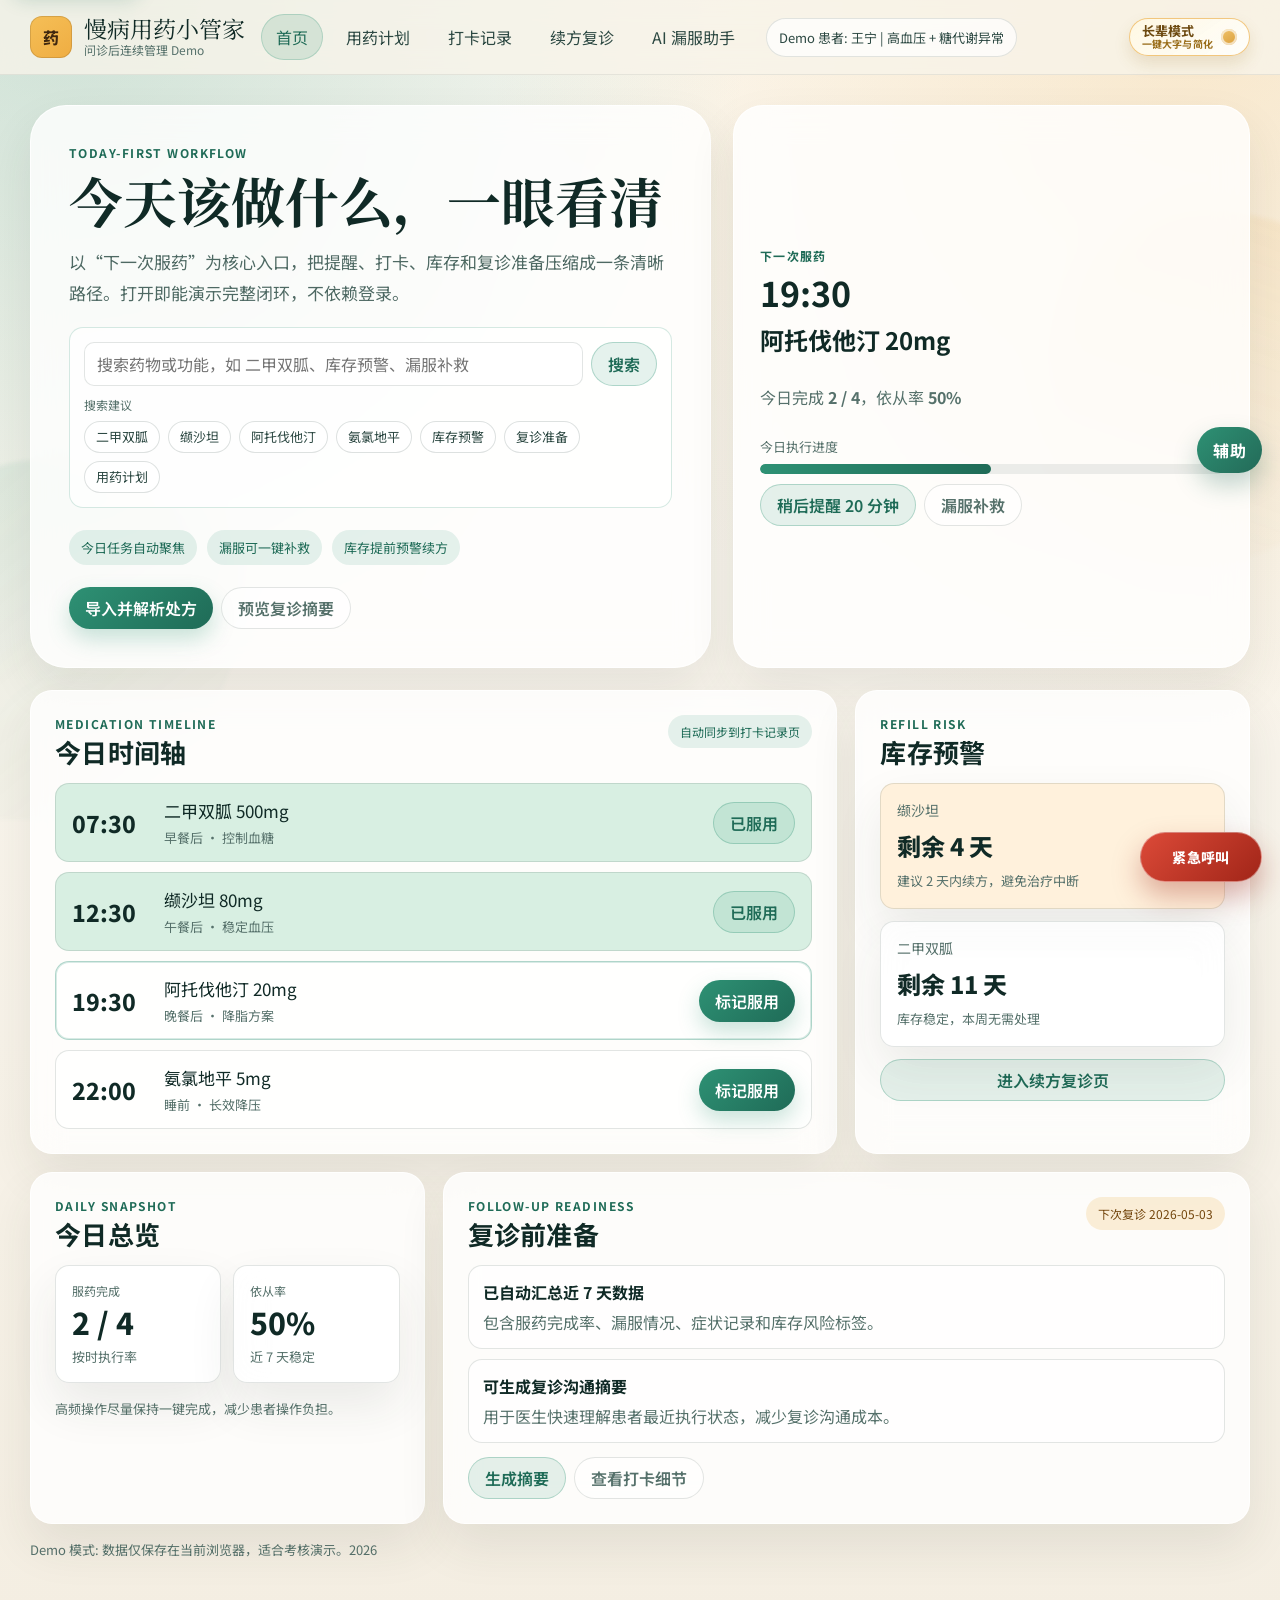
==== index.html @ 5613eeff "feat: chronic med manager demo with github pages deploy" ====
<!DOCTYPE html>
<html lang="zh-CN">
  <head>
    <meta charset="UTF-8" />
    <meta name="viewport" content="width=device-width, initial-scale=1.0" />
    <title>慢病用药小管家 | 首页</title>
    <link rel="preconnect" href="https://fonts.googleapis.com" />
    <link rel="preconnect" href="https://fonts.gstatic.com" crossorigin />
    <link
      href="https://fonts.googleapis.com/css2?family=Noto+Sans+SC:wght@400;500;700;800&family=Noto+Serif+SC:wght@500;700;900&display=swap"
      rel="stylesheet"
    />
    <link rel="stylesheet" href="./styles.css" />
  </head>
  <body data-page="dashboard">
    <div class="ambient-shape"></div>

    <header class="top-nav">
      <div class="top-nav-inner">
        <a class="brand" href="./index.html">
          <span class="brand-badge">药</span>
          <span class="brand-text">
            <span class="brand-title">慢病用药小管家</span>
            <span class="brand-sub">问诊后连续管理 Demo</span>
          </span>
        </a>
        <nav class="nav-links">
          <a class="nav-link active" href="./index.html">首页</a>
          <a class="nav-link" href="./plan.html">用药计划</a>
          <a class="nav-link" href="./adherence.html">打卡记录</a>
          <a class="nav-link" href="./refill.html">续方复诊</a>
          <a class="nav-link" href="./ai-assist.html">AI 漏服助手</a>
        </nav>
        <div class="user-pill">Demo 患者: 王宁 | 高血压 + 糖代谢异常</div>
      </div>
    </header>

    <main class="page-wrap">
      <section class="hero-banner">
        <div class="hero-main">
          <p class="hero-kicker">Today-first Workflow</p>
          <h1 class="hero-title">今天该做什么，一眼看清</h1>
          <p class="hero-summary">
            以“下一次服药”为核心入口，把提醒、打卡、库存和复诊准备压缩成一条清晰路径。打开即能演示完整闭环，不依赖登录。
          </p>
          <form id="home-search-form" class="home-search" role="search" aria-label="药物与功能搜索">
            <div class="home-search-row">
              <input
                id="home-search-input"
                type="search"
                placeholder="搜索药物或功能，如 二甲双胍、库存预警、漏服补救"
                list="home-search-list"
                autocomplete="off"
              />
              <button class="btn-light" type="submit">搜索</button>
            </div>
            <datalist id="home-search-list">
              <option value="二甲双胍"></option>
              <option value="缬沙坦"></option>
              <option value="阿托伐他汀"></option>
              <option value="氨氯地平"></option>
              <option value="库存预警"></option>
              <option value="用药计划"></option>
              <option value="续方复诊"></option>
              <option value="漏服补救"></option>
              <option value="长辈模式"></option>
              <option value="辅助功能"></option>
            </datalist>
            <p class="search-label">搜索建议</p>
            <div id="home-search-suggest" class="home-search-suggest"></div>
            <p id="home-search-results" class="home-search-results" hidden></p>
          </form>
          <div class="hero-chips">
            <span class="chip">今日任务自动聚焦</span>
            <span class="chip">漏服可一键补救</span>
            <span class="chip">库存提前预警续方</span>
          </div>
          <div class="panel-tools" style="margin-top: 22px">
            <button class="btn" data-action="mock-upload">导入并解析处方</button>
            <button class="btn-ghost" data-action="mock-summary">预览复诊摘要</button>
          </div>
        </div>

        <aside class="hero-side">
          <p class="section-kicker">下一次服药</p>
          <h2>19:30</h2>
          <strong>阿托伐他汀 20mg</strong>
          <p class="muted">
            今日完成 <b data-bind="dose-summary">0 / 0</b>，依从率 <b data-bind="dose-ratio">0%</b>
          </p>
          <div class="progress-wrap">
            <div class="progress-label">
              <span>今日执行进度</span>
              <span data-bind="dose-ratio">0%</span>
            </div>
            <div class="progress"><span data-bind="dose-progress" style="width: 0%"></span></div>
          </div>
          <div class="panel-tools">
            <button class="btn-light" data-action="mock-remind">稍后提醒 20 分钟</button>
            <a class="btn-ghost" href="./ai-assist.html" style="text-decoration: none; display: inline-flex; align-items: center">漏服补救</a>
          </div>
        </aside>
      </section>

      <section class="layout-grid fade-seq">
        <article class="panel span-8 dashboard-core-panel">
          <header class="panel-head">
            <div>
              <p class="section-kicker">Medication Timeline</p>
              <h3 class="panel-title">今日时间轴</h3>
            </div>
            <span class="pill">自动同步到打卡记录页</span>
          </header>

          <div class="timeline">
            <div class="dose-item" data-dose-id="d0730">
              <div class="dose-time">07:30</div>
              <div>
                <p class="dose-name">二甲双胍 500mg</p>
                <p class="dose-meta">早餐后 · 控制血糖</p>
              </div>
              <button class="btn" data-action="toggle-dose">标记服用</button>
            </div>

            <div class="dose-item" data-dose-id="d1230">
              <div class="dose-time">12:30</div>
              <div>
                <p class="dose-name">缬沙坦 80mg</p>
                <p class="dose-meta">午餐后 · 稳定血压</p>
              </div>
              <button class="btn" data-action="toggle-dose">标记服用</button>
            </div>

            <div class="dose-item next" data-dose-id="d1930">
              <div class="dose-time">19:30</div>
              <div>
                <p class="dose-name">阿托伐他汀 20mg</p>
                <p class="dose-meta">晚餐后 · 降脂方案</p>
              </div>
              <button class="btn" data-action="toggle-dose">标记服用</button>
            </div>

            <div class="dose-item" data-dose-id="d2200">
              <div class="dose-time">22:00</div>
              <div>
                <p class="dose-name">氨氯地平 5mg</p>
                <p class="dose-meta">睡前 · 长效降压</p>
              </div>
              <button class="btn" data-action="toggle-dose">标记服用</button>
            </div>
          </div>
        </article>

        <article class="panel span-4 dashboard-inventory-panel">
          <header class="panel-head">
            <div>
              <p class="section-kicker">Refill Risk</p>
              <h3 class="panel-title">库存预警</h3>
            </div>
          </header>
          <div class="stack">
            <div class="info-card warn">
              <p class="info-title">缬沙坦</p>
              <p class="info-value">剩余 4 天</p>
              <p class="info-meta">建议 2 天内续方，避免治疗中断</p>
            </div>
            <div class="info-card">
              <p class="info-title">二甲双胍</p>
              <p class="info-value">剩余 11 天</p>
              <p class="info-meta">库存稳定，本周无需处理</p>
            </div>
            <a class="btn-light" href="./refill.html" style="text-decoration: none; display: inline-flex; justify-content: center; align-items: center">进入续方复诊页</a>
          </div>
        </article>

        <article class="panel span-4 dashboard-optional-panel dashboard-analytics-panel">
          <header class="panel-head">
            <div>
              <p class="section-kicker">Daily Snapshot</p>
              <h3 class="panel-title">今日总览</h3>
            </div>
          </header>
          <div class="metric-row" style="grid-template-columns: repeat(2, minmax(0, 1fr))">
            <div class="metric-card">
              <p class="metric-label">服药完成</p>
              <p class="metric-value" data-bind="dose-summary">0 / 0</p>
              <p class="metric-sub">按时执行率</p>
            </div>
            <div class="metric-card">
              <p class="metric-label">依从率</p>
              <p class="metric-value" data-bind="dose-ratio">0%</p>
              <p class="metric-sub">近 7 天稳定</p>
            </div>
          </div>
          <p class="footer-note">高频操作尽量保持一键完成，减少患者操作负担。</p>
        </article>

        <article class="panel span-8 dashboard-optional-panel dashboard-followup-panel">
          <header class="panel-head">
            <div>
              <p class="section-kicker">Follow-up Readiness</p>
              <h3 class="panel-title">复诊前准备</h3>
            </div>
            <span class="badge warn">下次复诊 2026-05-03</span>
          </header>
          <div class="list-grid">
            <div class="list-item">
              <h4>已自动汇总近 7 天数据</h4>
              <p>包含服药完成率、漏服情况、症状记录和库存风险标签。</p>
            </div>
            <div class="list-item">
              <h4>可生成复诊沟通摘要</h4>
              <p>用于医生快速理解患者最近执行状态，减少复诊沟通成本。</p>
            </div>
          </div>
          <div class="panel-tools" style="margin-top: 14px">
            <button class="btn-light" data-action="mock-summary">生成摘要</button>
            <a class="btn-ghost" href="./adherence.html" style="text-decoration: none; display: inline-flex; align-items: center">查看打卡细节</a>
          </div>
        </article>
      </section>

      <p class="footer-note">
        Demo 模式: 数据仅保存在当前浏览器，适合考核演示。<span data-bind="year"></span>
      </p>
    </main>

    <div id="toast-container" style="position: fixed; right: 18px; bottom: 18px; z-index: 100"></div>
    <script src="./script.js"></script>
  </body>
</html>
---- styles.css ----
:root {
  --ink-900: #102a26;
  --ink-700: #2c4842;
  --ink-500: #56716b;
  --paper: #f8f4ea;
  --paper-soft: #f2ede2;
  --surface: rgba(255, 255, 255, 0.8);
  --surface-solid: #ffffff;
  --line: rgba(16, 42, 38, 0.12);
  --line-strong: rgba(16, 42, 38, 0.2);
  --primary: #2e9174;
  --primary-deep: #1f6b57;
  --accent: #ecae49;
  --danger: #be5d4a;
  --ok: #d8efe2;
  --warn: #fff1dc;
  --hero-1: rgba(46, 145, 116, 0.22);
  --hero-2: rgba(236, 174, 73, 0.22);
  --shadow-soft: 0 22px 48px rgba(40, 54, 44, 0.09);
  --radius-xl: 30px;
  --radius-lg: 22px;
  --radius-md: 14px;
  --radius-sm: 10px;
  --content-width: min(1220px, calc(100% - 32px));
}

* {
  box-sizing: border-box;
}

html,
body {
  margin: 0;
  min-height: 100%;
}

body {
  font-family: "Noto Sans SC", "PingFang SC", "Hiragino Sans GB", sans-serif;
  color: var(--ink-900);
  background:
    radial-gradient(circle at 5% 0%, var(--hero-1), transparent 34%),
    radial-gradient(circle at 94% 2%, var(--hero-2), transparent 36%),
    linear-gradient(180deg, #fcf9f3 0%, #f4eee2 100%);
}

.ambient-shape {
  position: fixed;
  pointer-events: none;
  z-index: -1;
  inset: 0;
  overflow: hidden;
}

.ambient-shape::before,
.ambient-shape::after {
  content: "";
  position: absolute;
  width: 360px;
  height: 360px;
  border-radius: 44% 56% 63% 37% / 57% 41% 59% 43%;
  filter: blur(2px);
  opacity: 0.36;
}

.ambient-shape::before {
  left: -120px;
  bottom: 80px;
  background: linear-gradient(140deg, rgba(46, 145, 116, 0.26), rgba(46, 145, 116, 0));
}

.ambient-shape::after {
  right: -120px;
  top: 210px;
  background: linear-gradient(200deg, rgba(236, 174, 73, 0.3), rgba(236, 174, 73, 0));
}

a {
  color: inherit;
}

button,
input,
select,
textarea {
  font: inherit;
}

.top-nav {
  position: sticky;
  top: 0;
  z-index: 30;
  backdrop-filter: blur(12px);
  background: rgba(248, 244, 234, 0.78);
  border-bottom: 1px solid rgba(16, 42, 38, 0.08);
}

.top-nav-inner {
  width: var(--content-width);
  margin: 0 auto;
  min-height: 74px;
  display: flex;
  align-items: center;
  justify-content: space-between;
  gap: 16px;
}

.brand {
  display: flex;
  align-items: center;
  gap: 12px;
  text-decoration: none;
}

.brand-badge {
  width: 42px;
  height: 42px;
  border-radius: 12px;
  display: grid;
  place-items: center;
  background: linear-gradient(145deg, #f5bf57, #efad42);
  color: #40280f;
  font-weight: 800;
  box-shadow: inset 0 0 0 1px rgba(64, 40, 15, 0.16);
}

.brand-text {
  display: grid;
  gap: 1px;
}

.brand-title {
  font-family: "Noto Serif SC", "Songti SC", serif;
  font-size: 23px;
  line-height: 1;
}

.brand-sub {
  font-size: 12px;
  color: var(--ink-500);
}

.nav-links {
  display: flex;
  gap: 8px;
  flex-wrap: wrap;
}

.nav-link {
  padding: 10px 14px;
  border-radius: 999px;
  text-decoration: none;
  color: var(--ink-700);
  border: 1px solid transparent;
  transition: background 0.22s ease, border-color 0.22s ease, color 0.22s ease;
}

.nav-link:hover {
  background: rgba(46, 145, 116, 0.08);
}

.nav-link.active {
  background: rgba(46, 145, 116, 0.15);
  border-color: rgba(46, 145, 116, 0.24);
  color: var(--primary-deep);
}

.user-pill {
  padding: 9px 12px;
  border-radius: 999px;
  background: rgba(255, 255, 255, 0.74);
  border: 1px solid var(--line);
  color: var(--ink-700);
  font-size: 13px;
}

.page-wrap {
  width: var(--content-width);
  margin: 30px auto 58px;
}

.hero-banner {
  position: relative;
  display: grid;
  grid-template-columns: 1.25fr 0.95fr;
  gap: 22px;
  margin-bottom: 22px;
  animation: fade-up 0.5s ease;
}

.hero-main,
.hero-side,
.panel,
.section-card,
.metric-card,
.info-card,
.tool-card {
  border: 1px solid rgba(255, 255, 255, 0.82);
  background: var(--surface);
  backdrop-filter: blur(16px);
  box-shadow: var(--shadow-soft);
}

.hero-main {
  border-radius: 36px;
  padding: 38px;
}

.hero-kicker,
.section-kicker {
  margin: 0;
  text-transform: uppercase;
  font-size: 12px;
  letter-spacing: 0.12em;
  color: var(--primary-deep);
  font-weight: 700;
}

.hero-title {
  margin: 10px 0 0;
  font-family: "Noto Serif SC", "Songti SC", serif;
  font-size: clamp(32px, 4.2vw, 56px);
  line-height: 1.06;
}

.hero-summary {
  max-width: 620px;
  margin: 18px 0 0;
  color: #4e6963;
  font-size: 17px;
  line-height: 1.85;
}

.home-search {
  margin-top: 18px;
  padding: 14px;
  border-radius: 14px;
  border: 1px solid rgba(46, 145, 116, 0.2);
  background: rgba(255, 255, 255, 0.68);
}

.home-search-row {
  display: grid;
  grid-template-columns: minmax(0, 1fr) auto;
  gap: 8px;
}

.home-search-row input {
  min-height: 44px;
  border-radius: 10px;
  border: 1px solid var(--line);
  background: rgba(255, 255, 255, 0.9);
  padding: 0 12px;
}

.search-label {
  margin: 10px 0 0;
  color: var(--ink-500);
  font-size: 12px;
}

.home-search-suggest {
  margin-top: 8px;
  display: flex;
  flex-wrap: wrap;
  gap: 8px;
}

.search-tag {
  border: 1px solid rgba(16, 42, 38, 0.14);
  border-radius: 999px;
  background: rgba(255, 255, 255, 0.9);
  color: var(--ink-700);
  min-height: 32px;
  padding: 0 11px;
  font-size: 13px;
  cursor: pointer;
}

.search-tag:hover {
  border-color: rgba(46, 145, 116, 0.4);
  color: var(--primary-deep);
}

.search-empty {
  color: var(--ink-500);
  font-size: 12px;
  line-height: 1.4;
}

.home-search-results {
  margin: 10px 0 0;
  padding: 8px 10px;
  border-radius: 9px;
  background: rgba(46, 145, 116, 0.11);
  color: var(--primary-deep);
  font-size: 13px;
}

.home-search-results.error {
  background: rgba(190, 93, 74, 0.12);
  color: #8c4335;
}

.hero-chips {
  display: flex;
  flex-wrap: wrap;
  gap: 10px;
  margin-top: 22px;
}

.chip {
  border-radius: 999px;
  padding: 8px 12px;
  background: rgba(46, 145, 116, 0.12);
  color: var(--primary-deep);
  font-size: 13px;
}

.hero-side {
  border-radius: var(--radius-xl);
  padding: 26px;
  display: flex;
  flex-direction: column;
  justify-content: center;
  gap: 10px;
}

.hero-side h2 {
  margin: 0;
  font-size: 34px;
  line-height: 1.1;
}

.hero-side strong {
  font-size: 24px;
}

.muted {
  color: var(--ink-500);
  line-height: 1.75;
}

.layout-grid {
  display: grid;
  grid-template-columns: repeat(12, minmax(0, 1fr));
  gap: 18px;
  animation: fade-up 0.65s ease;
}

.panel {
  border-radius: var(--radius-lg);
  padding: 24px;
}

.panel.span-8 {
  grid-column: span 8;
}

.panel.span-4 {
  grid-column: span 4;
}

.panel.span-6 {
  grid-column: span 6;
}

.panel.span-12 {
  grid-column: span 12;
}

.panel-head {
  display: flex;
  justify-content: space-between;
  align-items: flex-start;
  gap: 14px;
  margin-bottom: 16px;
}

.panel-title {
  margin: 5px 0 0;
  font-size: 26px;
  font-weight: 700;
  letter-spacing: 0.01em;
  line-height: 1.16;
}

.panel-tools {
  display: flex;
  gap: 8px;
  flex-wrap: wrap;
}

.pill,
.badge {
  border-radius: 999px;
  padding: 7px 11px;
  font-size: 12px;
  border: 1px solid transparent;
}

.pill {
  background: rgba(46, 145, 116, 0.12);
  color: var(--primary-deep);
}

.badge.warn {
  background: rgba(236, 174, 73, 0.2);
  color: #73460d;
}

.badge.ok {
  background: rgba(46, 145, 116, 0.16);
  color: var(--primary-deep);
}

.btn,
.btn-light,
.btn-ghost,
.btn-danger {
  appearance: none;
  border: 0;
  min-height: 42px;
  border-radius: 999px;
  cursor: pointer;
  padding: 0 16px;
  font-weight: 600;
  transition: transform 0.18s ease, box-shadow 0.18s ease, background 0.18s ease;
}

.btn:hover,
.btn-light:hover,
.btn-ghost:hover,
.btn-danger:hover {
  transform: translateY(-1px);
}

.btn {
  color: #ffffff;
  background: linear-gradient(135deg, var(--primary), var(--primary-deep));
  box-shadow: 0 10px 22px rgba(46, 145, 116, 0.26);
}

.btn-light {
  color: var(--primary-deep);
  background: rgba(46, 145, 116, 0.12);
  border: 1px solid rgba(46, 145, 116, 0.3);
}

.btn-ghost {
  color: var(--ink-500);
  background: rgba(255, 255, 255, 0.58);
  border: 1px solid var(--line);
}

.btn-danger {
  color: #fff;
  background: linear-gradient(140deg, #cb6f5e, #b95f4f);
  box-shadow: 0 10px 22px rgba(185, 95, 79, 0.22);
}

.metric-row {
  display: grid;
  grid-template-columns: repeat(4, minmax(0, 1fr));
  gap: 12px;
}

.metric-card {
  border-radius: var(--radius-md);
  padding: 16px;
  border: 1px solid var(--line);
  background: rgba(255, 255, 255, 0.74);
}

.metric-label {
  margin: 0;
  font-size: 12px;
  color: var(--ink-500);
}

.metric-value {
  margin: 8px 0 0;
  font-size: 30px;
  line-height: 1;
  font-weight: 800;
}

.metric-sub {
  margin: 10px 0 0;
  font-size: 13px;
  color: var(--ink-500);
}

.timeline {
  display: grid;
  gap: 10px;
}

.dose-item {
  display: grid;
  grid-template-columns: 78px 1fr auto;
  gap: 14px;
  align-items: center;
  padding: 14px 16px;
  border-radius: var(--radius-md);
  border: 1px solid var(--line);
  background: rgba(255, 255, 255, 0.76);
}

.dose-item.done {
  background: var(--ok);
}

.dose-item.next {
  border-color: rgba(46, 145, 116, 0.38);
  box-shadow: inset 0 0 0 1px rgba(46, 145, 116, 0.18);
}

.dose-time {
  font-weight: 800;
  font-size: 23px;
}

.dose-name {
  margin: 0;
  font-size: 17px;
}

.dose-meta {
  margin: 5px 0 0;
  font-size: 13px;
  color: var(--ink-500);
}

.stack {
  display: grid;
  gap: 12px;
}

.info-card,
.section-card,
.tool-card {
  border-radius: var(--radius-md);
  padding: 16px;
  border: 1px solid var(--line);
  background: rgba(255, 255, 255, 0.72);
}

.info-card.warn {
  background: var(--warn);
}

.info-title {
  margin: 0;
  font-size: 14px;
  color: var(--ink-500);
}

.info-value {
  margin: 8px 0 0;
  font-size: 24px;
  font-weight: 800;
}

.info-meta {
  margin: 8px 0 0;
  color: var(--ink-500);
  font-size: 13px;
  line-height: 1.6;
}

.table {
  width: 100%;
  border-collapse: collapse;
}

.table th,
.table td {
  text-align: left;
  padding: 14px 12px;
  border-bottom: 1px solid var(--line);
  vertical-align: middle;
}

.table th {
  font-size: 12px;
  color: var(--ink-500);
  font-weight: 700;
  letter-spacing: 0.06em;
  text-transform: uppercase;
}

.table td strong {
  display: block;
  font-size: 16px;
}

.table td span {
  display: block;
  margin-top: 4px;
  color: var(--ink-500);
  font-size: 13px;
}

.list-grid {
  display: grid;
  gap: 10px;
}

.list-item {
  border: 1px solid var(--line);
  border-radius: var(--radius-md);
  padding: 14px;
  background: rgba(255, 255, 255, 0.68);
}

.list-item h4 {
  margin: 0;
}

.list-item p {
  margin: 6px 0 0;
  color: var(--ink-500);
}

.form-grid {
  display: grid;
  grid-template-columns: repeat(2, minmax(0, 1fr));
  gap: 12px;
}

.field {
  display: grid;
  gap: 6px;
}

.field label {
  font-size: 13px;
  color: var(--ink-700);
}

input,
select,
textarea {
  width: 100%;
  border: 1px solid var(--line);
  border-radius: 10px;
  background: rgba(255, 255, 255, 0.9);
  min-height: 42px;
  padding: 9px 11px;
  color: var(--ink-900);
}

textarea {
  min-height: 108px;
  resize: vertical;
}

.field.full {
  grid-column: 1 / -1;
}

.progress-wrap {
  display: grid;
  gap: 8px;
}

.progress-label {
  display: flex;
  justify-content: space-between;
  font-size: 13px;
  color: var(--ink-500);
}

.progress {
  width: 100%;
  height: 10px;
  border-radius: 999px;
  background: rgba(16, 42, 38, 0.08);
  overflow: hidden;
}

.progress > span {
  display: block;
  height: 100%;
  border-radius: inherit;
  background: linear-gradient(90deg, var(--primary), var(--primary-deep));
}

.data-bars {
  display: grid;
  gap: 10px;
}

.data-bar {
  display: grid;
  grid-template-columns: 72px 1fr 42px;
  align-items: center;
  gap: 10px;
}

.data-bar b {
  font-size: 13px;
  color: var(--ink-700);
}

.data-bar div {
  height: 9px;
  border-radius: 999px;
  background: rgba(16, 42, 38, 0.08);
  overflow: hidden;
}

.data-bar i {
  display: block;
  height: 100%;
  border-radius: inherit;
  background: linear-gradient(90deg, #50a487, var(--primary-deep));
}

.data-bar span {
  font-size: 12px;
  color: var(--ink-500);
}

.note-list {
  display: grid;
  gap: 8px;
}

.note-item {
  padding: 10px 12px;
  border-radius: 10px;
  border: 1px solid var(--line);
  background: rgba(255, 255, 255, 0.66);
}

.note-item p {
  margin: 0;
  line-height: 1.55;
}

.note-item span {
  margin-top: 6px;
  display: block;
  color: var(--ink-500);
  font-size: 12px;
}

.ai-layout {
  display: grid;
  grid-template-columns: 1.1fr 0.9fr;
  gap: 16px;
}

.result-card {
  border-radius: var(--radius-md);
  padding: 16px;
  border: 1px solid rgba(46, 145, 116, 0.24);
  background: rgba(46, 145, 116, 0.11);
}

.result-card h4 {
  margin: 0;
  font-size: 20px;
}

.result-card p {
  margin: 8px 0 0;
  line-height: 1.75;
}

.callout {
  margin-top: 12px;
  padding: 10px 12px;
  border-radius: 10px;
  background: rgba(236, 174, 73, 0.2);
  color: #5e3f0f;
  font-size: 13px;
}

.footer-note {
  margin: 16px 0 0;
  color: var(--ink-500);
  font-size: 13px;
}

.link-inline {
  color: var(--primary-deep);
  text-decoration-thickness: 1px;
}

.fade-seq > * {
  opacity: 0;
  transform: translateY(8px);
  animation: fade-up 0.44s ease forwards;
}

.fade-seq > *:nth-child(1) {
  animation-delay: 0.05s;
}

.fade-seq > *:nth-child(2) {
  animation-delay: 0.1s;
}

.fade-seq > *:nth-child(3) {
  animation-delay: 0.15s;
}

.fade-seq > *:nth-child(4) {
  animation-delay: 0.2s;
}

@keyframes fade-up {
  from {
    opacity: 0;
    transform: translateY(10px);
  }

  to {
    opacity: 1;
    transform: translateY(0);
  }
}

@media (max-width: 1080px) {
  .hero-banner {
    grid-template-columns: 1fr;
  }

  .metric-row {
    grid-template-columns: repeat(2, minmax(0, 1fr));
  }

  .panel.span-8,
  .panel.span-6,
  .panel.span-4 {
    grid-column: span 12;
  }

  .ai-layout {
    grid-template-columns: 1fr;
  }
}

@media (max-width: 780px) {
  .top-nav-inner {
    min-height: 64px;
    align-items: flex-start;
    padding: 10px 0;
    flex-direction: column;
  }

  .nav-links {
    width: 100%;
    overflow-x: auto;
    padding-bottom: 4px;
    flex-wrap: nowrap;
  }

  .user-pill {
    display: none;
  }

  .hero-main,
  .hero-side,
  .panel {
    padding: 20px;
  }

  .home-search-row {
    grid-template-columns: 1fr;
  }

  .hero-title {
    font-size: 37px;
  }

  .panel-title {
    font-size: 22px;
  }

  .form-grid {
    grid-template-columns: 1fr;
  }

  .dose-item {
    grid-template-columns: 1fr;
    gap: 8px;
  }

  .dose-time {
    font-size: 21px;
  }
}

/* Accessibility and elder mode */

:focus-visible {
  outline: 3px solid rgba(46, 145, 116, 0.48);
  outline-offset: 2px;
}

.skip-link {
  position: fixed;
  top: -56px;
  left: 14px;
  z-index: 120;
  padding: 10px 14px;
  border-radius: 10px;
  text-decoration: none;
  color: #ffffff;
  background: #1f6b57;
  box-shadow: 0 10px 20px rgba(31, 107, 87, 0.24);
  transition: top 0.18s ease;
}

.skip-link:focus-visible {
  top: 10px;
}

.nav-access {
  display: flex;
  align-items: center;
  gap: 8px;
  margin-left: auto;
}

.elder-switch,
.assist-open-btn {
  appearance: none;
  border: 1px solid var(--line);
  background: rgba(255, 255, 255, 0.72);
  color: var(--ink-700);
  border-radius: 999px;
  min-height: 38px;
  padding: 0 12px;
  display: inline-flex;
  align-items: center;
  gap: 8px;
  cursor: pointer;
  font-size: 13px;
}

.elder-switch {
  border-color: rgba(236, 174, 73, 0.68);
  background: linear-gradient(145deg, rgba(255, 248, 226, 0.96), rgba(255, 255, 255, 0.88));
  color: #6d4a10;
  font-weight: 700;
  box-shadow: 0 8px 16px rgba(152, 112, 33, 0.16);
}

.elder-switch .switch-text {
  display: grid;
  gap: 1px;
  text-align: left;
  line-height: 1.08;
}

.elder-switch .switch-title {
  font-size: 13px;
}

.elder-switch .switch-hint {
  font-size: 10px;
  color: #9a6e1a;
  letter-spacing: 0.02em;
}

.elder-switch .switch-dot {
  width: 16px;
  height: 16px;
  border-radius: 50%;
  background: linear-gradient(150deg, #f0c36d, #da9e38);
  box-shadow: inset 0 0 0 2px rgba(255, 255, 255, 0.65);
  transition: transform 0.2s ease, background 0.2s ease;
}

.elder-switch:hover {
  border-color: rgba(207, 146, 23, 0.7);
  background: linear-gradient(145deg, rgba(255, 244, 211, 0.96), rgba(255, 255, 255, 0.9));
}

.assist-open-btn:hover {
  border-color: rgba(46, 145, 116, 0.42);
  color: var(--primary-deep);
  background: rgba(46, 145, 116, 0.12);
}

.elder-switch.active {
  border-color: rgba(46, 145, 116, 0.52);
  color: var(--primary-deep);
  background: linear-gradient(145deg, rgba(224, 248, 241, 0.96), rgba(255, 255, 255, 0.9));
  box-shadow: 0 10px 20px rgba(35, 106, 88, 0.2);
}

.elder-switch.active .switch-dot {
  background: var(--primary);
  transform: scale(1.08);
}

.elder-switch.active .switch-hint {
  color: #1f6d59;
}

.assist-fab {
  position: fixed;
  right: 18px;
  top: 50%;
  z-index: 95;
  border: 0;
  border-radius: 999px;
  min-height: 46px;
  padding: 0 16px;
  color: #ffffff;
  font-weight: 700;
  letter-spacing: 0.02em;
  background: linear-gradient(135deg, #2e9174, #236a58);
  box-shadow: 0 12px 24px rgba(35, 106, 88, 0.28);
  cursor: pointer;
  transform: translateY(-50%);
}

.emergency-fab {
  position: fixed;
  right: 18px;
  bottom: 18px;
  z-index: 97;
  border: 1px solid rgba(255, 255, 255, 0.38);
  border-radius: 999px;
  min-height: 50px;
  min-width: 122px;
  padding: 0 18px;
  color: #ffffff;
  font-weight: 800;
  font-size: 14px;
  letter-spacing: 0.02em;
  background: linear-gradient(135deg, #dc4a38, #a12518);
  box-shadow: 0 14px 28px rgba(158, 37, 24, 0.34);
  cursor: pointer;
  animation: emergency-pulse 1.8s ease-in-out infinite;
}

.emergency-fab:hover {
  filter: brightness(1.06);
}

body.assist-panel-open .emergency-fab {
  box-shadow: 0 8px 18px rgba(158, 37, 24, 0.2);
}

@keyframes emergency-pulse {
  0%,
  100% {
    transform: scale(1);
  }

  50% {
    transform: scale(1.045);
  }
}

.emergency-overlay {
  position: fixed;
  inset: 0;
  z-index: 120;
  padding: 20px;
  display: grid;
  place-items: center;
  background: rgba(31, 7, 4, 0.66);
  backdrop-filter: blur(3px);
  opacity: 0;
  pointer-events: none;
  transition: opacity 0.2s ease;
}

.emergency-overlay.open {
  opacity: 1;
  pointer-events: auto;
}

.emergency-card {
  width: min(500px, 100%);
  border-radius: 20px;
  border: 1px solid rgba(158, 37, 24, 0.45);
  background:
    radial-gradient(circle at 95% -10%, rgba(206, 71, 54, 0.24), transparent 48%),
    linear-gradient(158deg, rgba(255, 251, 250, 0.99), rgba(255, 239, 234, 0.97));
  box-shadow: 0 30px 52px rgba(49, 20, 16, 0.34);
  padding: 20px;
}

.emergency-entered {
  margin: 0;
  display: inline-flex;
  align-items: center;
  min-height: 28px;
  padding: 0 10px;
  border-radius: 999px;
  font-size: 12px;
  font-weight: 700;
  letter-spacing: 0.04em;
  color: #ffffff;
  background: linear-gradient(145deg, #d14936, #aa2518);
}

.emergency-card h3 {
  margin: 10px 0 0;
  color: #7a1f16;
  font-size: clamp(24px, 3vw, 30px);
  letter-spacing: 0.01em;
}

.emergency-message,
.emergency-phones,
.emergency-status {
  margin: 10px 0 0;
  line-height: 1.7;
  color: #6b3128;
}

.emergency-message b {
  color: #9e2518;
  font-size: 1.08em;
}

.emergency-phones {
  padding: 8px 10px;
  border-radius: 10px;
  background: rgba(206, 71, 54, 0.11);
}

.emergency-status {
  padding: 8px 10px;
  border-radius: 10px;
  background: rgba(122, 31, 22, 0.12);
  color: #7a1f16;
  font-weight: 600;
}

.emergency-actions {
  margin-top: 14px;
  display: grid;
  grid-template-columns: 1fr 1fr;
  gap: 10px;
}

.emergency-cancel-btn {
  background: linear-gradient(135deg, #d84d3a, #a22517);
  box-shadow: 0 12px 24px rgba(162, 37, 23, 0.28);
}

.emergency-cancel-btn:hover {
  background: linear-gradient(135deg, #df5744, #b02d1f);
}

.emergency-dial-btn {
  color: #7a1f16;
  border-color: rgba(158, 37, 24, 0.26);
  background: rgba(255, 255, 255, 0.86);
}

body.emergency-open {
  overflow: hidden;
}

#toast-container {
  right: 18px;
  bottom: 72px;
}

.assist-panel {
  position: fixed;
  right: 74px;
  top: 50%;
  width: min(352px, calc(100% - 96px));
  z-index: 96;
  padding: 14px;
  border-radius: 16px;
  border: 1px solid rgba(16, 42, 38, 0.14);
  background: rgba(255, 255, 255, 0.94);
  backdrop-filter: blur(12px);
  box-shadow: 0 24px 36px rgba(32, 45, 40, 0.16);
  opacity: 0;
  pointer-events: none;
  transform: translateY(calc(-50% + 10px));
  max-height: min(640px, calc(100vh - 40px));
  overflow: auto;
  overscroll-behavior: contain;
  transition: opacity 0.2s ease, transform 0.2s ease;
}

.assist-panel.open {
  opacity: 1;
  pointer-events: auto;
  transform: translateY(-50%);
}

body.assist-panel-open .assist-fab {
  box-shadow: 0 8px 18px rgba(35, 106, 88, 0.14);
}

.search-highlight {
  box-shadow: 0 0 0 3px rgba(46, 145, 116, 0.22);
  transition: box-shadow 0.2s ease;
}

.assist-panel-head {
  display: flex;
  justify-content: space-between;
  align-items: center;
  gap: 8px;
  margin-bottom: 10px;
}

.assist-panel-head strong {
  font-size: 16px;
}

.assist-close {
  border: 1px solid var(--line);
  background: rgba(255, 255, 255, 0.88);
  color: var(--ink-700);
  border-radius: 8px;
  min-height: 30px;
  padding: 0 10px;
  cursor: pointer;
}

.assist-list {
  display: grid;
  gap: 8px;
}

.assist-item {
  border: 1px solid var(--line);
  border-radius: 10px;
  min-height: 40px;
  padding: 8px 12px;
  display: flex;
  justify-content: space-between;
  align-items: center;
  gap: 10px;
  background: rgba(255, 255, 255, 0.88);
  color: var(--ink-700);
  cursor: pointer;
  text-align: left;
}

.assist-item span {
  min-width: 0;
  flex: 1;
  line-height: 1.35;
  overflow-wrap: anywhere;
}

.assist-item b {
  font-size: 12px;
  color: var(--ink-500);
  white-space: nowrap;
  flex-shrink: 0;
}

.assist-item.active {
  border-color: rgba(46, 145, 116, 0.4);
  color: var(--primary-deep);
  background: rgba(46, 145, 116, 0.12);
}

.assist-tip,
.assist-help {
  margin: 10px 0 0;
  font-size: 12px;
  line-height: 1.55;
  color: var(--ink-500);
}

.assist-help {
  margin-top: 8px;
  padding: 8px 10px;
  border-radius: 9px;
  background: rgba(236, 174, 73, 0.14);
  color: #6e480d;
}

body.high-contrast {
  --ink-900: #081512;
  --ink-700: #1b3330;
  --ink-500: #355450;
  --surface: rgba(255, 255, 255, 0.96);
  --line: rgba(8, 21, 18, 0.3);
  --line-strong: rgba(8, 21, 18, 0.5);
  --primary: #0a7f60;
  --primary-deep: #065542;
  --hero-1: rgba(10, 127, 96, 0.12);
  --hero-2: rgba(236, 174, 73, 0.14);
}

body.high-contrast .top-nav,
body.high-contrast .panel,
body.high-contrast .hero-main,
body.high-contrast .hero-side,
body.high-contrast .info-card,
body.high-contrast .section-card,
body.high-contrast .tool-card,
body.high-contrast .dose-item,
body.high-contrast .list-item,
body.high-contrast .metric-card {
  border-color: var(--line-strong);
}

body.reduce-motion *,
body.reduce-motion *::before,
body.reduce-motion *::after {
  animation: none !important;
  transition: none !important;
}

body.reduce-motion .fade-seq > * {
  opacity: 1 !important;
  transform: none !important;
}

body.elder-mode {
  letter-spacing: 0.01em;
}

body.elder-mode .hero-main,
body.elder-mode .hero-side,
body.elder-mode .panel {
  padding: 30px;
}

body.elder-mode .brand-title {
  font-size: 26px;
}

body.elder-mode .brand-sub,
body.elder-mode .footer-note,
body.elder-mode .assist-tip,
body.elder-mode .assist-help {
  font-size: 14px;
}

body.elder-mode .nav-link,
body.elder-mode .elder-switch,
body.elder-mode .assist-open-btn,
body.elder-mode .pill,
body.elder-mode .badge,
body.elder-mode .chip,
body.elder-mode .user-pill {
  font-size: 15px;
}

body.elder-mode .hero-summary,
body.elder-mode .muted,
body.elder-mode .info-meta,
body.elder-mode .dose-meta,
body.elder-mode .list-item p,
body.elder-mode .panel-copy,
body.elder-mode .note-item p,
body.elder-mode .note-item span,
body.elder-mode .callout,
body.elder-mode .home-search-results,
body.elder-mode .search-tag {
  font-size: 17px;
  line-height: 1.9;
}

body.elder-mode .hero-title {
  font-size: clamp(38px, 4.4vw, 64px);
}

body.elder-mode .panel-title {
  font-size: 32px;
}

body.elder-mode .dose-time,
body.elder-mode .metric-value,
body.elder-mode .info-value {
  font-size: 34px;
}

body.elder-mode .dose-name,
body.elder-mode .list-item h4,
body.elder-mode .result-card h4 {
  font-size: 22px;
}

body.elder-mode .btn,
body.elder-mode .btn-light,
body.elder-mode .btn-ghost,
body.elder-mode .btn-danger,
body.elder-mode .assist-fab,
body.elder-mode .emergency-fab,
body.elder-mode input,
body.elder-mode select,
body.elder-mode textarea {
  min-height: 50px;
  font-size: 17px;
}

body.elder-mode .table th,
body.elder-mode .table td {
  font-size: 16px;
}

body.elder-mode .table td strong {
  font-size: 19px;
}

body.elder-mode .assist-panel {
  width: min(392px, calc(100% - 26px));
}

body.elder-mode .assist-item {
  min-height: 56px;
  padding: 10px 12px;
  align-items: flex-start;
}

body.elder-mode .assist-item span {
  font-size: 16px;
  line-height: 1.42;
}

body.elder-mode .assist-item b {
  font-size: 13px;
  line-height: 1.25;
  margin-top: 2px;
}

@media (max-width: 980px) {
  .nav-access {
    margin-left: 0;
  }
}

@media (max-width: 780px) {
  .nav-access {
    width: 100%;
    justify-content: space-between;
  }

  .elder-switch .switch-hint {
    display: none;
  }

  .assist-panel {
    right: 10px;
    top: 50%;
    width: calc(100% - 74px);
    max-height: min(640px, calc(100vh - 24px));
  }

  .assist-fab {
    right: 10px;
    top: 50%;
  }

  .emergency-fab {
    right: 10px;
    bottom: 10px;
    min-width: 108px;
  }

  #toast-container {
    right: 10px;
    bottom: 64px;
  }

  .emergency-overlay {
    padding: 12px;
  }

  .emergency-card {
    border-radius: 16px;
    padding: 16px;
  }

  .emergency-actions {
    grid-template-columns: 1fr;
  }
}

/* Contact and simplified elder home */

.assist-contact-card {
  margin-top: 12px;
  padding: 10px;
  border-radius: 10px;
  border: 1px solid var(--line);
  background: rgba(255, 255, 255, 0.9);
}

.assist-contact-head {
  display: flex;
  justify-content: space-between;
  align-items: center;
  gap: 8px;
}

.assist-contact-head strong {
  font-size: 13px;
}

.assist-edit {
  border: 1px solid var(--line);
  background: rgba(255, 255, 255, 0.9);
  color: var(--ink-700);
  border-radius: 8px;
  min-height: 28px;
  padding: 0 8px;
  cursor: pointer;
}

.assist-contact-meta,
.assist-contact-phone {
  margin: 8px 0 0;
  font-size: 13px;
  color: var(--ink-700);
}

.assist-contact-phone {
  font-weight: 700;
  color: var(--ink-900);
}

.assist-call {
  margin-top: 8px;
  border: 1px solid rgba(46, 145, 116, 0.3);
  border-radius: 9px;
  min-height: 34px;
  padding: 0 10px;
  display: inline-flex;
  align-items: center;
  text-decoration: none;
  color: var(--primary-deep);
  background: rgba(46, 145, 116, 0.12);
}

.assist-call.disabled {
  opacity: 0.55;
  pointer-events: none;
}

.assist-contact-form {
  margin-top: 10px;
  padding: 10px;
  border-radius: 10px;
  border: 1px dashed var(--line);
  background: rgba(255, 255, 255, 0.8);
  display: none;
  gap: 8px;
}

.assist-contact-form.open {
  display: grid;
}

.assist-field {
  display: grid;
  gap: 4px;
}

.assist-field span {
  font-size: 12px;
  color: var(--ink-500);
}

.assist-field input {
  min-height: 36px;
  border-radius: 8px;
}

.assist-save {
  border: 0;
  border-radius: 9px;
  min-height: 36px;
  color: #fff;
  background: linear-gradient(135deg, var(--primary), var(--primary-deep));
  cursor: pointer;
}

.assist-log-wrap {
  margin-top: 10px;
  padding: 10px;
  border-radius: 10px;
  border: 1px dashed var(--line);
  background: rgba(255, 255, 255, 0.8);
}

.assist-log-head {
  display: flex;
  justify-content: space-between;
  align-items: center;
  gap: 8px;
}

.assist-log-head strong {
  font-size: 13px;
}

.assist-log-head span {
  font-size: 12px;
  color: var(--ink-500);
}

.assist-log-list {
  margin-top: 8px;
  display: grid;
  gap: 6px;
  max-height: 190px;
  overflow: auto;
  padding-right: 2px;
}

.assist-log-item {
  border: 1px solid var(--line);
  border-radius: 8px;
  padding: 7px 8px;
  background: rgba(255, 255, 255, 0.92);
}

.assist-log-item p {
  margin: 0;
  font-size: 12px;
  color: var(--ink-700);
}

.assist-log-item span {
  margin-top: 3px;
  display: block;
  font-size: 12px;
  color: var(--ink-500);
}

.assist-log-item small {
  margin-top: 3px;
  display: block;
  font-size: 11px;
  color: var(--ink-500);
}

.assist-log-empty {
  border: 1px dashed var(--line);
  border-radius: 8px;
  padding: 10px;
  color: var(--ink-500);
  font-size: 12px;
}

.elder-quick-panel {
  display: none;
  border: 1px solid rgba(46, 145, 116, 0.3);
  background:
    linear-gradient(145deg, rgba(46, 145, 116, 0.11), rgba(255, 255, 255, 0.82)),
    var(--surface);
}

.elder-quick-grid {
  display: grid;
  grid-template-columns: repeat(3, minmax(0, 1fr));
  gap: 10px;
}

body.elder-simple-home .elder-quick-panel {
  display: block;
}

body.elder-simple-home .dashboard-optional-panel {
  display: none;
}

body.elder-simple-home .hero-main .hero-chips {
  display: none;
}

body.elder-simple-home .hero-main .panel-tools .btn-ghost {
  display: none;
}

body.elder-simple-home .hero-banner {
  margin-bottom: 14px;
}

body.elder-simple-home .layout-grid {
  gap: 14px;
}

body.elder-mode .assist-contact-meta,
body.elder-mode .assist-contact-phone,
body.elder-mode .assist-field span,
body.elder-mode .assist-log-head span,
body.elder-mode .assist-log-item p,
body.elder-mode .assist-log-item span,
body.elder-mode .assist-log-item small {
  font-size: 15px;
}

body.elder-mode .assist-call,
body.elder-mode .assist-save,
body.elder-mode .assist-edit {
  min-height: 42px;
  font-size: 16px;
}

body.elder-mode .elder-quick-grid {
  grid-template-columns: 1fr 1fr;
}

@media (max-width: 980px) {
  .elder-quick-grid {
    grid-template-columns: 1fr 1fr;
  }
}

@media (max-width: 640px) {
  .elder-quick-grid {
    grid-template-columns: 1fr;
  }
}
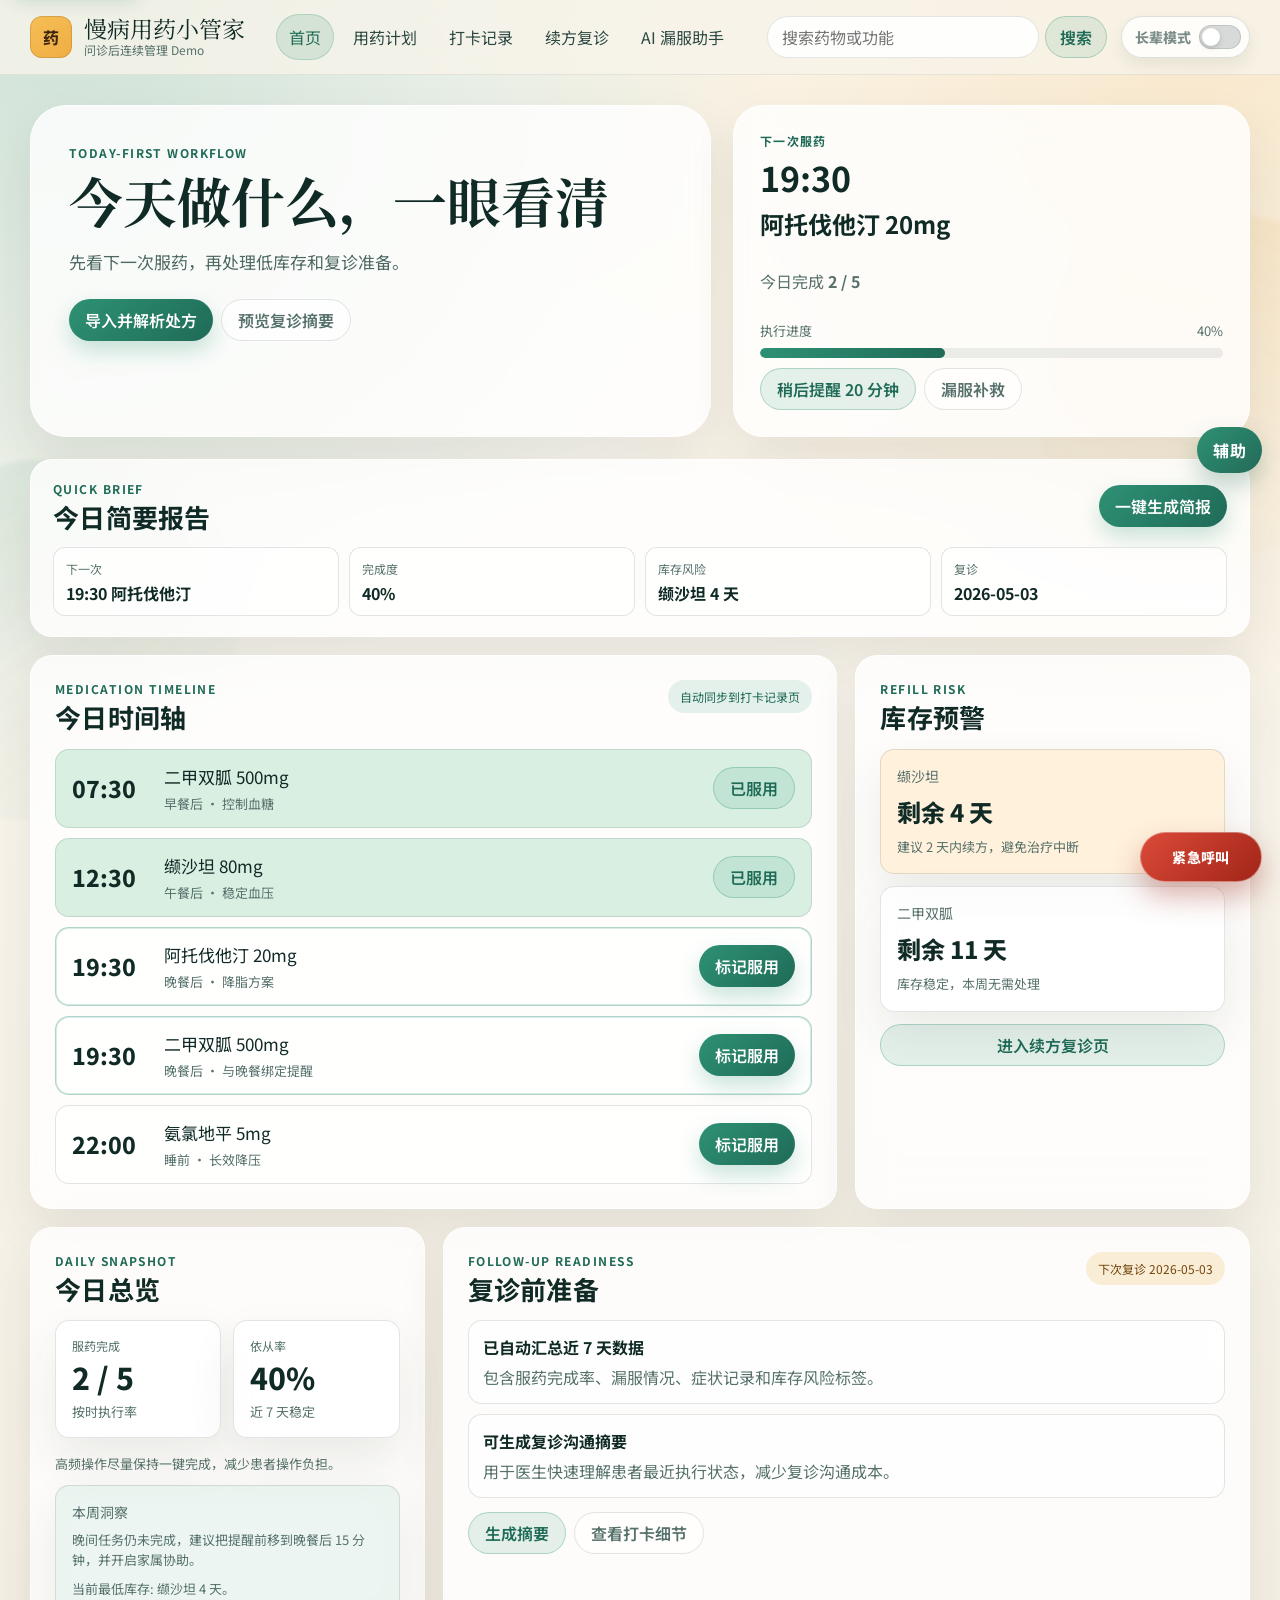
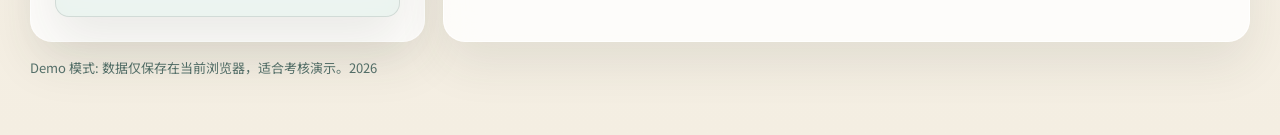
==== commit 3efbfb41: "Enhance medication manager demo interactions" ====
--- a/index.html
+++ b/index.html
@@ -31,7 +31,33 @@
           <a class="nav-link" href="./refill.html">续方复诊</a>
           <a class="nav-link" href="./ai-assist.html">AI 漏服助手</a>
         </nav>
-        <div class="user-pill">Demo 患者: 王宁 | 高血压 + 糖代谢异常</div>
+        <form id="home-search-form" class="home-search nav-search" role="search" aria-label="药物与功能搜索">
+          <div class="home-search-row">
+            <input
+              id="home-search-input"
+              type="search"
+              placeholder="搜索药物或功能"
+              list="home-search-list"
+              autocomplete="off"
+            />
+            <button class="btn-light" type="submit">搜索</button>
+          </div>
+          <datalist id="home-search-list">
+            <option value="二甲双胍"></option>
+            <option value="缬沙坦"></option>
+            <option value="阿托伐他汀"></option>
+            <option value="氨氯地平"></option>
+            <option value="库存预警"></option>
+            <option value="用药计划"></option>
+            <option value="续方复诊"></option>
+            <option value="漏服补救"></option>
+            <option value="长辈模式"></option>
+            <option value="辅助功能"></option>
+          </datalist>
+          <p class="search-label">搜索建议</p>
+          <div id="home-search-suggest" class="home-search-suggest"></div>
+          <p id="home-search-results" class="home-search-results" hidden></p>
+        </form>
       </div>
     </header>
 
@@ -39,42 +65,8 @@
       <section class="hero-banner">
         <div class="hero-main">
           <p class="hero-kicker">Today-first Workflow</p>
-          <h1 class="hero-title">今天该做什么，一眼看清</h1>
-          <p class="hero-summary">
-            以“下一次服药”为核心入口，把提醒、打卡、库存和复诊准备压缩成一条清晰路径。打开即能演示完整闭环，不依赖登录。
-          </p>
-          <form id="home-search-form" class="home-search" role="search" aria-label="药物与功能搜索">
-            <div class="home-search-row">
-              <input
-                id="home-search-input"
-                type="search"
-                placeholder="搜索药物或功能，如 二甲双胍、库存预警、漏服补救"
-                list="home-search-list"
-                autocomplete="off"
-              />
-              <button class="btn-light" type="submit">搜索</button>
-            </div>
-            <datalist id="home-search-list">
-              <option value="二甲双胍"></option>
-              <option value="缬沙坦"></option>
-              <option value="阿托伐他汀"></option>
-              <option value="氨氯地平"></option>
-              <option value="库存预警"></option>
-              <option value="用药计划"></option>
-              <option value="续方复诊"></option>
-              <option value="漏服补救"></option>
-              <option value="长辈模式"></option>
-              <option value="辅助功能"></option>
-            </datalist>
-            <p class="search-label">搜索建议</p>
-            <div id="home-search-suggest" class="home-search-suggest"></div>
-            <p id="home-search-results" class="home-search-results" hidden></p>
-          </form>
-          <div class="hero-chips">
-            <span class="chip">今日任务自动聚焦</span>
-            <span class="chip">漏服可一键补救</span>
-            <span class="chip">库存提前预警续方</span>
-          </div>
+          <h1 class="hero-title">今天做什么，一眼看清</h1>
+          <p class="hero-summary">先看下一次服药，再处理低库存和复诊准备。</p>
           <div class="panel-tools" style="margin-top: 22px">
             <button class="btn" data-action="mock-upload">导入并解析处方</button>
             <button class="btn-ghost" data-action="mock-summary">预览复诊摘要</button>
@@ -85,12 +77,10 @@
           <p class="section-kicker">下一次服药</p>
           <h2>19:30</h2>
           <strong>阿托伐他汀 20mg</strong>
-          <p class="muted">
-            今日完成 <b data-bind="dose-summary">0 / 0</b>，依从率 <b data-bind="dose-ratio">0%</b>
-          </p>
+          <p class="muted">今日完成 <b data-bind="dose-summary">0 / 0</b></p>
           <div class="progress-wrap">
             <div class="progress-label">
-              <span>今日执行进度</span>
+              <span>执行进度</span>
               <span data-bind="dose-ratio">0%</span>
             </div>
             <div class="progress"><span data-bind="dose-progress" style="width: 0%"></span></div>
@@ -103,6 +93,34 @@
       </section>
 
       <section class="layout-grid fade-seq">
+        <article class="panel span-12 quick-report-panel">
+          <header class="panel-head">
+            <div>
+              <p class="section-kicker">Quick Brief</p>
+              <h3 class="panel-title">今日简要报告</h3>
+            </div>
+            <button class="btn" type="button" data-action="open-brief-report">一键生成简报</button>
+          </header>
+          <div class="quick-report-grid">
+            <div>
+              <span>下一次</span>
+              <strong>19:30 阿托伐他汀</strong>
+            </div>
+            <div>
+              <span>完成度</span>
+              <strong data-bind="dose-ratio">0%</strong>
+            </div>
+            <div>
+              <span>库存风险</span>
+              <strong>缬沙坦 4 天</strong>
+            </div>
+            <div>
+              <span>复诊</span>
+              <strong>2026-05-03</strong>
+            </div>
+          </div>
+        </article>
+
         <article class="panel span-8 dashboard-core-panel">
           <header class="panel-head">
             <div>
@@ -136,6 +154,15 @@
               <div>
                 <p class="dose-name">阿托伐他汀 20mg</p>
                 <p class="dose-meta">晚餐后 · 降脂方案</p>
+              </div>
+              <button class="btn" data-action="toggle-dose">标记服用</button>
+            </div>
+
+            <div class="dose-item next" data-dose-id="d1930_metformin">
+              <div class="dose-time">19:30</div>
+              <div>
+                <p class="dose-name">二甲双胍 500mg</p>
+                <p class="dose-meta">晚餐后 · 与晚餐绑定提醒</p>
               </div>
               <button class="btn" data-action="toggle-dose">标记服用</button>
             </div>
@@ -193,6 +220,7 @@
             </div>
           </div>
           <p class="footer-note">高频操作尽量保持一键完成，减少患者操作负担。</p>
+          <div data-bind="weekly-insight"></div>
         </article>
 
         <article class="panel span-8 dashboard-optional-panel dashboard-followup-panel">
@@ -217,6 +245,7 @@
             <button class="btn-light" data-action="mock-summary">生成摘要</button>
             <a class="btn-ghost" href="./adherence.html" style="text-decoration: none; display: inline-flex; align-items: center">查看打卡细节</a>
           </div>
+          <div data-bind="visit-summary" hidden style="margin-top: 14px"></div>
         </article>
       </section>
 
@@ -225,6 +254,19 @@
       </p>
     </main>
 
+    <section id="brief-report-modal" class="brief-modal" aria-hidden="true">
+      <div class="brief-modal-card" role="dialog" aria-modal="true" aria-labelledby="brief-report-title">
+        <div class="summary-head">
+          <div>
+            <p class="section-kicker">Today Brief</p>
+            <h3 id="brief-report-title">核心信息简报</h3>
+          </div>
+          <button class="assist-close" type="button" data-action="close-brief-report" aria-label="关闭简报">关闭</button>
+        </div>
+        <div id="brief-report-content"></div>
+      </div>
+    </section>
+
     <div id="toast-container" style="position: fixed; right: 18px; bottom: 18px; z-index: 100"></div>
     <script src="./script.js"></script>
   </body>
--- a/styles.css
+++ b/styles.css
@@ -100,8 +100,7 @@
   min-height: 74px;
   display: flex;
   align-items: center;
-  justify-content: space-between;
-  gap: 16px;
+  gap: 14px;
 }
 
 .brand {
@@ -109,6 +108,7 @@
   align-items: center;
   gap: 12px;
   text-decoration: none;
+  flex: 0 0 auto;
 }
 
 .brand-badge {
@@ -141,16 +141,20 @@
 
 .nav-links {
   display: flex;
-  gap: 8px;
-  flex-wrap: wrap;
+  gap: 6px;
+  flex: 1 1 auto;
+  min-width: 0;
+  flex-wrap: nowrap;
+  justify-content: center;
 }
 
 .nav-link {
-  padding: 10px 14px;
+  padding: 10px 12px;
   border-radius: 999px;
   text-decoration: none;
   color: var(--ink-700);
   border: 1px solid transparent;
+  white-space: nowrap;
   transition: background 0.22s ease, border-color 0.22s ease, color 0.22s ease;
 }
 
@@ -299,6 +303,60 @@
 .home-search-results.error {
   background: rgba(190, 93, 74, 0.12);
   color: #8c4335;
+}
+
+.nav-search {
+  position: relative;
+  width: clamp(230px, 24vw, 340px);
+  flex: 0 1 340px;
+  min-width: 210px;
+  margin-top: 0;
+  padding: 0;
+  border: 0;
+  background: transparent;
+}
+
+.nav-search .home-search-row {
+  grid-template-columns: minmax(0, 1fr) auto;
+  gap: 6px;
+}
+
+.nav-search .home-search-row input {
+  min-height: 42px;
+  border-radius: 999px;
+  padding: 0 14px;
+}
+
+.nav-search .btn-light {
+  min-height: 42px;
+  padding: 0 14px;
+}
+
+.nav-search .search-label {
+  display: none;
+}
+
+.nav-search .home-search-suggest,
+.nav-search .home-search-results {
+  position: absolute;
+  left: 0;
+  right: 0;
+  top: calc(100% + 8px);
+  z-index: 60;
+  display: none;
+  padding: 10px;
+  border-radius: 14px;
+  border: 1px solid var(--line);
+  background: rgba(255, 255, 255, 0.96);
+  box-shadow: 0 14px 30px rgba(40, 54, 44, 0.14);
+}
+
+.nav-search:focus-within .home-search-suggest {
+  display: flex;
+}
+
+.nav-search .home-search-results:not([hidden]) {
+  display: block;
 }
 
 .hero-chips {
@@ -568,6 +626,40 @@
   line-height: 1.6;
 }
 
+.quick-report-panel {
+  padding: 20px 22px;
+}
+
+.quick-report-panel .panel-head {
+  align-items: center;
+  margin-bottom: 14px;
+}
+
+.quick-report-grid {
+  display: grid;
+  grid-template-columns: repeat(4, minmax(0, 1fr));
+  gap: 10px;
+}
+
+.quick-report-grid div {
+  border-radius: 12px;
+  border: 1px solid var(--line);
+  background: rgba(255, 255, 255, 0.66);
+  padding: 12px;
+}
+
+.quick-report-grid span {
+  display: block;
+  color: var(--ink-500);
+  font-size: 12px;
+}
+
+.quick-report-grid strong {
+  display: block;
+  margin-top: 6px;
+  line-height: 1.3;
+}
+
 .table {
   width: 100%;
   border-collapse: collapse;
@@ -746,10 +838,152 @@
   font-size: 12px;
 }
 
+.summary-card {
+  border-radius: var(--radius-md);
+  padding: 16px;
+  border: 1px solid rgba(46, 145, 116, 0.2);
+  background: rgba(255, 255, 255, 0.72);
+}
+
+.summary-card.compact {
+  background: rgba(255, 255, 255, 0.66);
+}
+
+.summary-head {
+  display: flex;
+  align-items: flex-start;
+  justify-content: space-between;
+  gap: 12px;
+  margin-bottom: 12px;
+}
+
+.summary-head h4 {
+  margin: 5px 0 0;
+  font-size: 20px;
+}
+
+.summary-grid {
+  display: grid;
+  grid-template-columns: repeat(2, minmax(0, 1fr));
+  gap: 10px;
+}
+
+.summary-grid > div,
+.summary-notes {
+  border-radius: 12px;
+  border: 1px solid var(--line);
+  background: rgba(255, 255, 255, 0.64);
+  padding: 12px;
+}
+
+.summary-grid p,
+.summary-card p,
+.summary-notes ul {
+  margin: 7px 0 0;
+  color: var(--ink-500);
+  line-height: 1.65;
+}
+
+.summary-notes {
+  margin-top: 10px;
+}
+
+.summary-notes ul {
+  padding-left: 18px;
+}
+
+.insight-card {
+  margin-top: 12px;
+  background: rgba(46, 145, 116, 0.09);
+}
+
+.brief-modal {
+  position: fixed;
+  inset: 0;
+  z-index: 118;
+  display: grid;
+  place-items: center;
+  padding: 20px;
+  background: rgba(16, 42, 38, 0.38);
+  backdrop-filter: blur(4px);
+  opacity: 0;
+  pointer-events: none;
+  transition: opacity 0.18s ease;
+}
+
+.brief-modal.open {
+  opacity: 1;
+  pointer-events: auto;
+}
+
+.brief-modal-card {
+  width: min(560px, 100%);
+  border-radius: 22px;
+  border: 1px solid rgba(255, 255, 255, 0.82);
+  background: rgba(255, 255, 255, 0.96);
+  box-shadow: 0 28px 54px rgba(40, 54, 44, 0.2);
+  padding: 20px;
+}
+
+.brief-modal-card h3 {
+  margin: 5px 0 0;
+  font-size: 24px;
+}
+
+.brief-list {
+  display: grid;
+  gap: 8px;
+}
+
+.brief-row {
+  display: grid;
+  grid-template-columns: 86px minmax(0, 1fr);
+  gap: 12px;
+  align-items: center;
+  border-radius: 12px;
+  border: 1px solid var(--line);
+  background: rgba(248, 244, 234, 0.62);
+  padding: 11px 12px;
+}
+
+.brief-row.urgent {
+  border-color: rgba(236, 174, 73, 0.5);
+  background: rgba(255, 241, 220, 0.92);
+}
+
+.brief-row span {
+  color: var(--ink-500);
+  font-size: 13px;
+}
+
+.brief-row b {
+  line-height: 1.45;
+}
+
+.brief-action {
+  margin: 12px 0 0;
+  border-radius: 12px;
+  background: rgba(46, 145, 116, 0.1);
+  color: var(--primary-deep);
+  padding: 12px;
+  line-height: 1.65;
+}
+
 .ai-layout {
   display: grid;
   grid-template-columns: 1.1fr 0.9fr;
   gap: 16px;
+  align-items: start;
+}
+
+.ai-submit-row {
+  justify-items: start;
+  margin-top: 2px;
+}
+
+.ai-submit-btn {
+  min-width: 180px;
+  padding-inline: 22px;
 }
 
 .result-card {
@@ -778,6 +1012,61 @@
   font-size: 13px;
 }
 
+.ai-support-grid {
+  display: grid;
+  gap: 10px;
+  margin-top: 12px;
+}
+
+.ai-support-grid .tool-card {
+  box-shadow: none;
+}
+
+.ai-note-grid {
+  display: grid;
+  grid-template-columns: repeat(3, minmax(0, 1fr));
+  gap: 10px;
+}
+
+.ai-note-grid .tool-card {
+  padding: 12px;
+}
+
+.ai-note-grid .info-meta {
+  margin-top: 6px;
+}
+
+.decision-path {
+  display: grid;
+  gap: 8px;
+  margin-top: 10px;
+}
+
+.decision-step {
+  display: flex;
+  justify-content: space-between;
+  gap: 10px;
+  border-radius: 10px;
+  border: 1px solid var(--line);
+  background: rgba(255, 255, 255, 0.68);
+  padding: 10px 12px;
+}
+
+.decision-step span {
+  color: var(--ink-500);
+  text-align: right;
+}
+
+.decision-step.done {
+  border-color: rgba(46, 145, 116, 0.24);
+  background: rgba(46, 145, 116, 0.1);
+}
+
+.decision-step.warn {
+  border-color: rgba(190, 93, 74, 0.26);
+  background: rgba(190, 93, 74, 0.1);
+}
+
 .footer-note {
   margin: 16px 0 0;
   color: var(--ink-500);
@@ -823,12 +1112,48 @@
   }
 }
 
-@media (max-width: 1080px) {
+@media (max-width: 1180px) {
+  .top-nav-inner {
+    display: grid;
+    grid-template-columns: auto 1fr auto;
+    grid-template-areas:
+      "brand nav access"
+      "search search search";
+    padding: 10px 0;
+  }
+
+  .nav-links {
+    justify-content: flex-start;
+    flex-wrap: wrap;
+  }
+
+  .brand {
+    grid-area: brand;
+  }
+
+  .nav-links {
+    grid-area: nav;
+  }
+
+  .nav-search {
+    grid-area: search;
+    width: 100%;
+    flex: none;
+  }
+
+  .nav-access {
+    grid-area: access;
+  }
+
   .hero-banner {
     grid-template-columns: 1fr;
   }
 
   .metric-row {
+    grid-template-columns: repeat(2, minmax(0, 1fr));
+  }
+
+  .quick-report-grid {
     grid-template-columns: repeat(2, minmax(0, 1fr));
   }
 
@@ -841,14 +1166,21 @@
   .ai-layout {
     grid-template-columns: 1fr;
   }
+
+  .ai-note-grid {
+    grid-template-columns: 1fr;
+  }
 }
 
 @media (max-width: 780px) {
   .top-nav-inner {
     min-height: 64px;
-    align-items: flex-start;
-    padding: 10px 0;
-    flex-direction: column;
+    grid-template-columns: 1fr auto;
+    grid-template-areas:
+      "brand access"
+      "nav nav"
+      "search search";
+    align-items: center;
   }
 
   .nav-links {
@@ -872,6 +1204,20 @@
     grid-template-columns: 1fr;
   }
 
+  .nav-search {
+    width: 100%;
+    min-width: 0;
+  }
+
+  .nav-search .home-search-row {
+    grid-template-columns: minmax(0, 1fr) auto;
+  }
+
+  .quick-report-grid,
+  .brief-row {
+    grid-template-columns: 1fr;
+  }
+
   .hero-title {
     font-size: 37px;
   }
@@ -881,6 +1227,18 @@
   }
 
   .form-grid {
+    grid-template-columns: 1fr;
+  }
+
+  .ai-submit-row {
+    justify-items: stretch;
+  }
+
+  .ai-submit-btn {
+    width: 100%;
+  }
+
+  .summary-grid {
     grid-template-columns: 1fr;
   }
 
@@ -923,7 +1281,9 @@
   display: flex;
   align-items: center;
   gap: 8px;
-  margin-left: auto;
+  justify-content: flex-end;
+  min-width: max-content;
+  flex: 0 0 auto;
 }
 
 .elder-switch,
@@ -943,42 +1303,53 @@
 }
 
 .elder-switch {
-  border-color: rgba(236, 174, 73, 0.68);
-  background: linear-gradient(145deg, rgba(255, 248, 226, 0.96), rgba(255, 255, 255, 0.88));
-  color: #6d4a10;
-  font-weight: 700;
-  box-shadow: 0 8px 16px rgba(152, 112, 33, 0.16);
+  border-color: rgba(16, 42, 38, 0.14);
+  background: rgba(255, 255, 255, 0.82);
+  color: rgba(44, 72, 66, 0.62);
+  min-height: 42px;
+  padding: 0 8px 0 13px;
+  font-weight: 800;
+  box-shadow: 0 8px 16px rgba(40, 54, 44, 0.08);
 }
 
 .elder-switch .switch-text {
-  display: grid;
-  gap: 1px;
+  display: block;
   text-align: left;
-  line-height: 1.08;
+  line-height: 1;
 }
 
 .elder-switch .switch-title {
-  font-size: 13px;
-}
-
-.elder-switch .switch-hint {
-  font-size: 10px;
-  color: #9a6e1a;
-  letter-spacing: 0.02em;
+  font-size: 14px;
+  letter-spacing: 0;
 }
 
 .elder-switch .switch-dot {
-  width: 16px;
-  height: 16px;
+  position: relative;
+  width: 42px;
+  height: 24px;
+  border-radius: 999px;
+  background: rgba(16, 42, 38, 0.16);
+  box-shadow: inset 0 0 0 1px rgba(16, 42, 38, 0.12);
+  transition: background 0.2s ease, box-shadow 0.2s ease;
+}
+
+.elder-switch .switch-dot::after {
+  content: "";
+  position: absolute;
+  width: 18px;
+  height: 18px;
+  left: 3px;
+  top: 3px;
   border-radius: 50%;
-  background: linear-gradient(150deg, #f0c36d, #da9e38);
-  box-shadow: inset 0 0 0 2px rgba(255, 255, 255, 0.65);
-  transition: transform 0.2s ease, background 0.2s ease;
+  background: #ffffff;
+  box-shadow: 0 2px 5px rgba(40, 54, 44, 0.22);
+  transition: transform 0.22s ease;
 }
 
 .elder-switch:hover {
-  border-color: rgba(207, 146, 23, 0.7);
-  background: linear-gradient(145deg, rgba(255, 244, 211, 0.96), rgba(255, 255, 255, 0.9));
+  border-color: rgba(46, 145, 116, 0.32);
+  color: var(--ink-700);
+  background: rgba(255, 255, 255, 0.94);
 }
 
 .assist-open-btn:hover {
@@ -996,11 +1367,11 @@
 
 .elder-switch.active .switch-dot {
   background: var(--primary);
-  transform: scale(1.08);
-}
-
-.elder-switch.active .switch-hint {
-  color: #1f6d59;
+  box-shadow: inset 0 0 0 1px rgba(31, 107, 87, 0.18);
+}
+
+.elder-switch.active .switch-dot::after {
+  transform: translateX(18px);
 }
 
 .assist-fab {
@@ -1325,6 +1696,35 @@
   letter-spacing: 0.01em;
 }
 
+body.elder-mode .top-nav-inner {
+  display: grid;
+  grid-template-columns: auto minmax(0, 1fr) auto;
+  grid-template-areas:
+    "brand nav access"
+    "search search search";
+  padding: 10px 0 12px;
+}
+
+body.elder-mode .brand {
+  grid-area: brand;
+}
+
+body.elder-mode .nav-links {
+  grid-area: nav;
+  justify-content: flex-start;
+  flex-wrap: wrap;
+}
+
+body.elder-mode .nav-search {
+  grid-area: search;
+  width: 100%;
+  flex: none;
+}
+
+body.elder-mode .nav-access {
+  grid-area: access;
+}
+
 body.elder-mode .hero-main,
 body.elder-mode .hero-side,
 body.elder-mode .panel {
@@ -1350,6 +1750,15 @@
 body.elder-mode .chip,
 body.elder-mode .user-pill {
   font-size: 15px;
+}
+
+body.elder-mode .nav-link {
+  font-size: 17px;
+  font-weight: 700;
+}
+
+body.elder-mode .elder-switch .switch-title {
+  font-size: 16px;
 }
 
 body.elder-mode .hero-summary,
@@ -1432,18 +1841,22 @@
 
 @media (max-width: 980px) {
   .nav-access {
-    margin-left: 0;
+    justify-content: flex-end;
   }
 }
 
 @media (max-width: 780px) {
+  body.elder-mode .top-nav-inner {
+    grid-template-columns: 1fr auto;
+    grid-template-areas:
+      "brand access"
+      "nav nav"
+      "search search";
+  }
+
   .nav-access {
-    width: 100%;
-    justify-content: space-between;
-  }
-
-  .elder-switch .switch-hint {
-    display: none;
+    width: auto;
+    justify-content: flex-end;
   }
 
   .assist-panel {
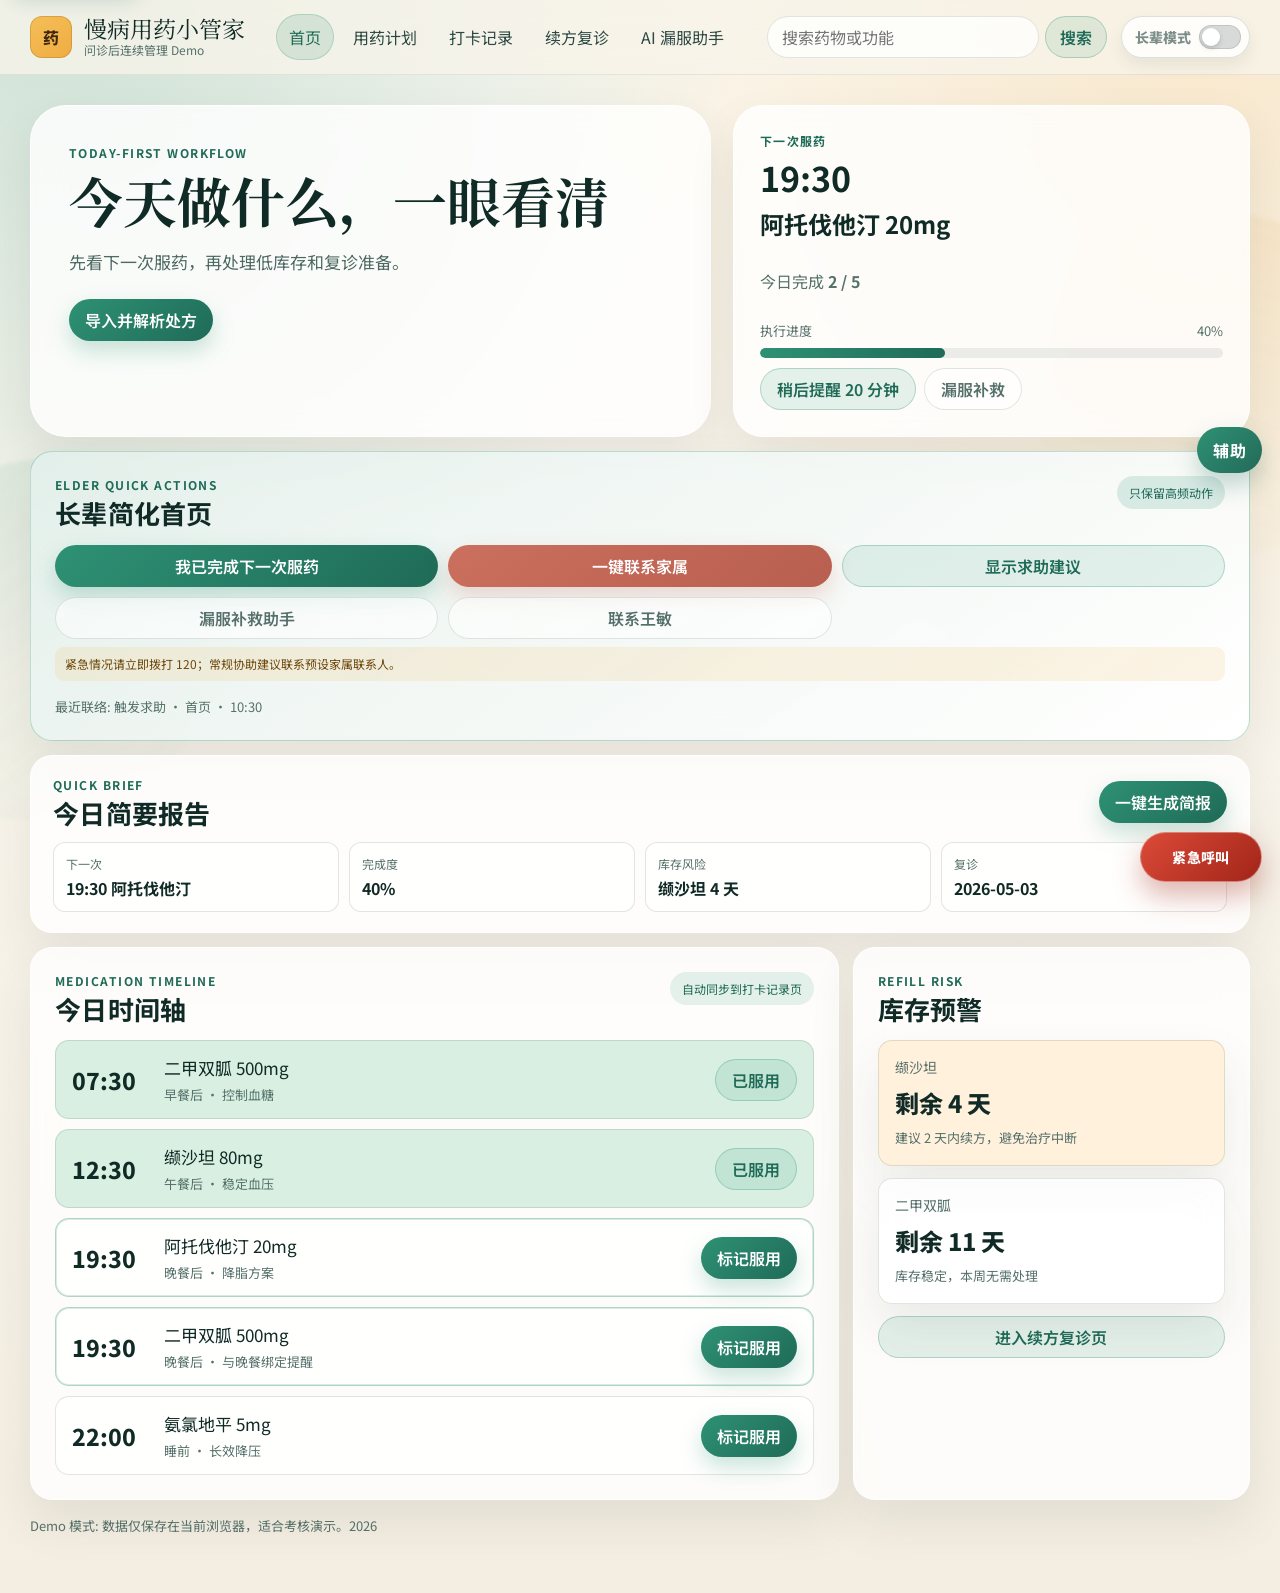
==== commit 8f038371: "Update medication manager demo UI" ====
--- a/index.html
+++ b/index.html
@@ -37,23 +37,10 @@
               id="home-search-input"
               type="search"
               placeholder="搜索药物或功能"
-              list="home-search-list"
               autocomplete="off"
             />
             <button class="btn-light" type="submit">搜索</button>
           </div>
-          <datalist id="home-search-list">
-            <option value="二甲双胍"></option>
-            <option value="缬沙坦"></option>
-            <option value="阿托伐他汀"></option>
-            <option value="氨氯地平"></option>
-            <option value="库存预警"></option>
-            <option value="用药计划"></option>
-            <option value="续方复诊"></option>
-            <option value="漏服补救"></option>
-            <option value="长辈模式"></option>
-            <option value="辅助功能"></option>
-          </datalist>
           <p class="search-label">搜索建议</p>
           <div id="home-search-suggest" class="home-search-suggest"></div>
           <p id="home-search-results" class="home-search-results" hidden></p>
--- a/styles.css
+++ b/styles.css
@@ -243,17 +243,34 @@
 }
 
 .home-search-row {
+  position: relative;
   display: grid;
   grid-template-columns: minmax(0, 1fr) auto;
   gap: 8px;
 }
 
 .home-search-row input {
+  position: relative;
+  z-index: 2;
   min-height: 44px;
   border-radius: 10px;
   border: 1px solid var(--line);
-  background: rgba(255, 255, 255, 0.9);
+  background: rgba(255, 255, 255, 0.76);
   padding: 0 12px;
+}
+
+.search-ghost {
+  position: absolute;
+  z-index: 3;
+  top: 50%;
+  max-width: calc(100% - 112px);
+  color: rgba(86, 113, 107, 0.48);
+  font-weight: 500;
+  line-height: 1;
+  pointer-events: none;
+  transform: translateY(-50%);
+  white-space: nowrap;
+  overflow: hidden;
 }
 
 .search-label {
@@ -282,6 +299,12 @@
 
 .search-tag:hover {
   border-color: rgba(46, 145, 116, 0.4);
+  color: var(--primary-deep);
+}
+
+.search-tag.predicted {
+  border-color: rgba(46, 145, 116, 0.34);
+  background: rgba(46, 145, 116, 0.11);
   color: var(--primary-deep);
 }
 
@@ -1538,6 +1561,42 @@
 #toast-container {
   right: 18px;
   bottom: 72px;
+}
+
+.toast-message {
+  display: flex;
+  align-items: center;
+  gap: 12px;
+  max-width: min(520px, calc(100vw - 36px));
+  margin-top: 8px;
+  padding: 10px 12px 10px 14px;
+  border-radius: 12px;
+  background: rgba(16, 42, 38, 0.9);
+  color: #ffffff;
+  box-shadow: 0 14px 28px rgba(16, 42, 38, 0.18);
+  line-height: 1.45;
+}
+
+.toast-message span {
+  min-width: 0;
+  flex: 1;
+}
+
+.toast-close {
+  appearance: none;
+  border: 0;
+  width: 26px;
+  height: 26px;
+  border-radius: 50%;
+  background: rgba(255, 255, 255, 0.16);
+  color: #ffffff;
+  cursor: pointer;
+  font-size: 18px;
+  line-height: 1;
+}
+
+.toast-close:hover {
+  background: rgba(255, 255, 255, 0.26);
 }
 
 .assist-panel {
@@ -2085,10 +2144,6 @@
   display: none;
 }
 
-body.elder-simple-home .hero-main .hero-chips {
-  display: none;
-}
-
 body.elder-simple-home .hero-main .panel-tools .btn-ghost {
   display: none;
 }
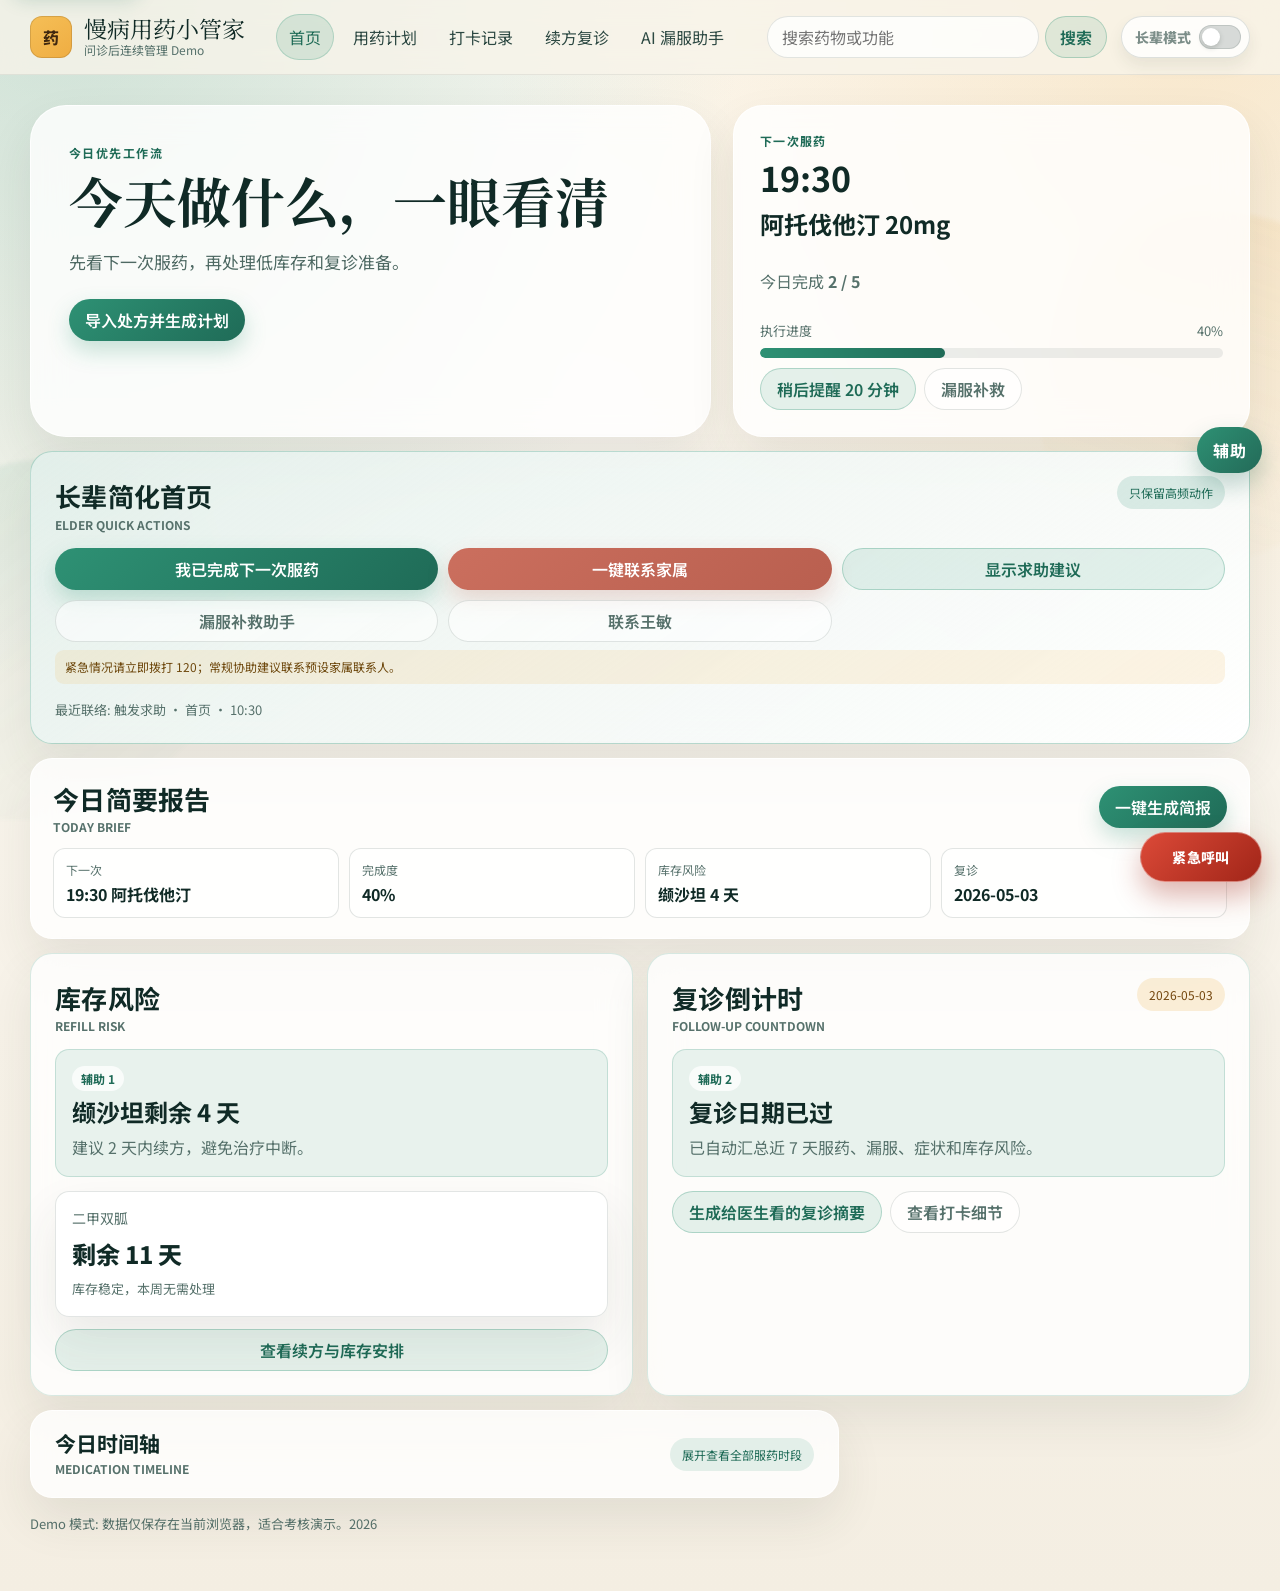
==== commit c3d93192: "Refine dashboard hierarchy and AI guidance" ====
--- a/index.html
+++ b/index.html
@@ -51,12 +51,12 @@
     <main class="page-wrap">
       <section class="hero-banner">
         <div class="hero-main">
-          <p class="hero-kicker">Today-first Workflow</p>
+          <p class="hero-kicker">今日优先工作流</p>
           <h1 class="hero-title">今天做什么，一眼看清</h1>
           <p class="hero-summary">先看下一次服药，再处理低库存和复诊准备。</p>
           <div class="panel-tools" style="margin-top: 22px">
-            <button class="btn" data-action="mock-upload">导入并解析处方</button>
-            <button class="btn-ghost" data-action="mock-summary">预览复诊摘要</button>
+            <button class="btn" data-action="mock-upload">导入处方并生成计划</button>
+            <button class="btn-ghost" data-action="mock-summary">生成给医生看的摘要</button>
           </div>
         </div>
 
@@ -83,8 +83,8 @@
         <article class="panel span-12 quick-report-panel">
           <header class="panel-head">
             <div>
-              <p class="section-kicker">Quick Brief</p>
               <h3 class="panel-title">今日简要报告</h3>
+              <p class="title-sub">Today Brief</p>
             </div>
             <button class="btn" type="button" data-action="open-brief-report">一键生成简报</button>
           </header>
@@ -108,92 +108,113 @@
           </div>
         </article>
 
-        <article class="panel span-8 dashboard-core-panel">
+        <article class="panel span-6 dashboard-inventory-panel home-assist-panel">
           <header class="panel-head">
             <div>
-              <p class="section-kicker">Medication Timeline</p>
-              <h3 class="panel-title">今日时间轴</h3>
-            </div>
-            <span class="pill">自动同步到打卡记录页</span>
+              <h3 class="panel-title">库存风险</h3>
+              <p class="title-sub">Refill Risk</p>
+            </div>
           </header>
-
-          <div class="timeline">
-            <div class="dose-item" data-dose-id="d0730">
-              <div class="dose-time">07:30</div>
-              <div>
-                <p class="dose-name">二甲双胍 500mg</p>
-                <p class="dose-meta">早餐后 · 控制血糖</p>
-              </div>
-              <button class="btn" data-action="toggle-dose">标记服用</button>
-            </div>
-
-            <div class="dose-item" data-dose-id="d1230">
-              <div class="dose-time">12:30</div>
-              <div>
-                <p class="dose-name">缬沙坦 80mg</p>
-                <p class="dose-meta">午餐后 · 稳定血压</p>
-              </div>
-              <button class="btn" data-action="toggle-dose">标记服用</button>
-            </div>
-
-            <div class="dose-item next" data-dose-id="d1930">
-              <div class="dose-time">19:30</div>
-              <div>
-                <p class="dose-name">阿托伐他汀 20mg</p>
-                <p class="dose-meta">晚餐后 · 降脂方案</p>
-              </div>
-              <button class="btn" data-action="toggle-dose">标记服用</button>
-            </div>
-
-            <div class="dose-item next" data-dose-id="d1930_metformin">
-              <div class="dose-time">19:30</div>
-              <div>
-                <p class="dose-name">二甲双胍 500mg</p>
-                <p class="dose-meta">晚餐后 · 与晚餐绑定提醒</p>
-              </div>
-              <button class="btn" data-action="toggle-dose">标记服用</button>
-            </div>
-
-            <div class="dose-item" data-dose-id="d2200">
-              <div class="dose-time">22:00</div>
-              <div>
-                <p class="dose-name">氨氯地平 5mg</p>
-                <p class="dose-meta">睡前 · 长效降压</p>
-              </div>
-              <button class="btn" data-action="toggle-dose">标记服用</button>
-            </div>
-          </div>
-        </article>
-
-        <article class="panel span-4 dashboard-inventory-panel">
-          <header class="panel-head">
-            <div>
-              <p class="section-kicker">Refill Risk</p>
-              <h3 class="panel-title">库存预警</h3>
-            </div>
-          </header>
+          <div class="assist-highlight">
+            <span class="assist-label">辅助 1</span>
+            <strong>缬沙坦剩余 4 天</strong>
+            <p>建议 2 天内续方，避免治疗中断。</p>
+          </div>
           <div class="stack">
-            <div class="info-card warn">
-              <p class="info-title">缬沙坦</p>
-              <p class="info-value">剩余 4 天</p>
-              <p class="info-meta">建议 2 天内续方，避免治疗中断</p>
-            </div>
             <div class="info-card">
               <p class="info-title">二甲双胍</p>
               <p class="info-value">剩余 11 天</p>
               <p class="info-meta">库存稳定，本周无需处理</p>
             </div>
-            <a class="btn-light" href="./refill.html" style="text-decoration: none; display: inline-flex; justify-content: center; align-items: center">进入续方复诊页</a>
+            <a class="btn-light" href="./refill.html" style="text-decoration: none; display: inline-flex; justify-content: center; align-items: center">查看续方与库存安排</a>
           </div>
         </article>
 
-        <article class="panel span-4 dashboard-optional-panel dashboard-analytics-panel">
+        <article class="panel span-6 dashboard-followup-panel home-assist-panel">
           <header class="panel-head">
             <div>
-              <p class="section-kicker">Daily Snapshot</p>
-              <h3 class="panel-title">今日总览</h3>
-            </div>
+              <h3 class="panel-title">复诊倒计时</h3>
+              <p class="title-sub">Follow-up Countdown</p>
+            </div>
+            <span class="badge warn">2026-05-03</span>
           </header>
+          <div class="assist-highlight">
+            <span class="assist-label">辅助 2</span>
+            <strong data-bind="followup-countdown">距复诊还有 8 天</strong>
+            <p>已自动汇总近 7 天服药、漏服、症状和库存风险。</p>
+          </div>
+          <div class="panel-tools" style="margin-top: 14px">
+            <button class="btn-light" data-action="mock-summary">生成给医生看的复诊摘要</button>
+            <a class="btn-ghost" href="./adherence.html" style="text-decoration: none; display: inline-flex; align-items: center">查看打卡细节</a>
+          </div>
+          <div data-bind="visit-summary" hidden style="margin-top: 14px"></div>
+        </article>
+
+        <details class="panel span-8 dashboard-core-panel collapse-panel">
+          <summary>
+            <span>
+              <strong>今日时间轴</strong>
+              <small>Medication Timeline</small>
+            </span>
+            <span class="pill">展开查看全部服药时段</span>
+          </summary>
+
+          <div class="timeline">
+            <div class="dose-item" data-dose-id="d0730">
+              <div class="dose-time">07:30</div>
+              <div>
+                <p class="dose-name">二甲双胍 500mg</p>
+                <p class="dose-meta">早餐后 · 控制血糖</p>
+              </div>
+              <button class="btn" data-action="toggle-dose">记录本次服药</button>
+            </div>
+
+            <div class="dose-item" data-dose-id="d1230">
+              <div class="dose-time">12:30</div>
+              <div>
+                <p class="dose-name">缬沙坦 80mg</p>
+                <p class="dose-meta">午餐后 · 稳定血压</p>
+              </div>
+              <button class="btn" data-action="toggle-dose">记录本次服药</button>
+            </div>
+
+            <div class="dose-item next" data-dose-id="d1930">
+              <div class="dose-time">19:30</div>
+              <div>
+                <p class="dose-name">阿托伐他汀 20mg</p>
+                <p class="dose-meta">晚餐后 · 降脂方案</p>
+              </div>
+              <button class="btn" data-action="toggle-dose">记录本次服药</button>
+            </div>
+
+            <div class="dose-item next" data-dose-id="d1930_metformin">
+              <div class="dose-time">19:30</div>
+              <div>
+                <p class="dose-name">二甲双胍 500mg</p>
+                <p class="dose-meta">晚餐后 · 与晚餐绑定提醒</p>
+              </div>
+              <button class="btn" data-action="toggle-dose">记录本次服药</button>
+            </div>
+
+            <div class="dose-item" data-dose-id="d2200">
+              <div class="dose-time">22:00</div>
+              <div>
+                <p class="dose-name">氨氯地平 5mg</p>
+                <p class="dose-meta">睡前 · 长效降压</p>
+              </div>
+              <button class="btn" data-action="toggle-dose">记录本次服药</button>
+            </div>
+          </div>
+        </details>
+
+        <details class="panel span-4 dashboard-optional-panel dashboard-analytics-panel collapse-panel">
+          <summary>
+            <span>
+              <strong>今日总览</strong>
+              <small>Daily Snapshot</small>
+            </span>
+            <span class="pill">展开</span>
+          </summary>
           <div class="metric-row" style="grid-template-columns: repeat(2, minmax(0, 1fr))">
             <div class="metric-card">
               <p class="metric-label">服药完成</p>
@@ -208,32 +229,7 @@
           </div>
           <p class="footer-note">高频操作尽量保持一键完成，减少患者操作负担。</p>
           <div data-bind="weekly-insight"></div>
-        </article>
-
-        <article class="panel span-8 dashboard-optional-panel dashboard-followup-panel">
-          <header class="panel-head">
-            <div>
-              <p class="section-kicker">Follow-up Readiness</p>
-              <h3 class="panel-title">复诊前准备</h3>
-            </div>
-            <span class="badge warn">下次复诊 2026-05-03</span>
-          </header>
-          <div class="list-grid">
-            <div class="list-item">
-              <h4>已自动汇总近 7 天数据</h4>
-              <p>包含服药完成率、漏服情况、症状记录和库存风险标签。</p>
-            </div>
-            <div class="list-item">
-              <h4>可生成复诊沟通摘要</h4>
-              <p>用于医生快速理解患者最近执行状态，减少复诊沟通成本。</p>
-            </div>
-          </div>
-          <div class="panel-tools" style="margin-top: 14px">
-            <button class="btn-light" data-action="mock-summary">生成摘要</button>
-            <a class="btn-ghost" href="./adherence.html" style="text-decoration: none; display: inline-flex; align-items: center">查看打卡细节</a>
-          </div>
-          <div data-bind="visit-summary" hidden style="margin-top: 14px"></div>
-        </article>
+        </details>
       </section>
 
       <p class="footer-note">
@@ -245,8 +241,8 @@
       <div class="brief-modal-card" role="dialog" aria-modal="true" aria-labelledby="brief-report-title">
         <div class="summary-head">
           <div>
-            <p class="section-kicker">Today Brief</p>
             <h3 id="brief-report-title">核心信息简报</h3>
+            <p class="title-sub">Today Brief</p>
           </div>
           <button class="assist-close" type="button" data-action="close-brief-report" aria-label="关闭简报">关闭</button>
         </div>
--- a/styles.css
+++ b/styles.css
@@ -465,6 +465,94 @@
   line-height: 1.16;
 }
 
+.title-sub {
+  margin: 5px 0 0;
+  color: var(--ink-500);
+  font-size: 12px;
+  font-weight: 700;
+  line-height: 1.25;
+  text-transform: uppercase;
+}
+
+.home-assist-panel {
+  border-color: rgba(46, 145, 116, 0.18);
+}
+
+.assist-highlight {
+  display: grid;
+  gap: 7px;
+  margin-bottom: 14px;
+  border-radius: var(--radius-md);
+  border: 1px solid rgba(46, 145, 116, 0.2);
+  background: rgba(46, 145, 116, 0.1);
+  padding: 16px;
+}
+
+.assist-highlight strong {
+  font-size: 24px;
+  line-height: 1.2;
+}
+
+.assist-highlight p {
+  margin: 0;
+  color: var(--ink-500);
+  line-height: 1.65;
+}
+
+.assist-label {
+  width: max-content;
+  border-radius: 999px;
+  padding: 4px 9px;
+  background: rgba(255, 255, 255, 0.72);
+  color: var(--primary-deep);
+  font-size: 12px;
+  font-weight: 700;
+}
+
+.collapse-panel {
+  padding: 0;
+  overflow: hidden;
+}
+
+.collapse-panel summary {
+  display: flex;
+  align-items: center;
+  justify-content: space-between;
+  gap: 14px;
+  min-height: 78px;
+  padding: 20px 24px;
+  cursor: pointer;
+  list-style: none;
+}
+
+.collapse-panel summary::-webkit-details-marker {
+  display: none;
+}
+
+.collapse-panel summary strong {
+  display: block;
+  font-size: 21px;
+  line-height: 1.2;
+}
+
+.collapse-panel summary small {
+  display: block;
+  margin-top: 4px;
+  color: var(--ink-500);
+  font-size: 12px;
+  font-weight: 700;
+  text-transform: uppercase;
+}
+
+.collapse-panel[open] {
+  padding-bottom: 24px;
+}
+
+.collapse-panel[open] > :not(summary) {
+  margin-left: 24px;
+  margin-right: 24px;
+}
+
 .panel-tools {
   display: flex;
   gap: 8px;
@@ -1021,9 +1109,60 @@
   font-size: 20px;
 }
 
+.result-head {
+  display: flex;
+  align-items: flex-start;
+  justify-content: space-between;
+  gap: 12px;
+}
+
+.risk-badge {
+  flex: 0 0 auto;
+  border-radius: 999px;
+  padding: 6px 10px;
+  font-size: 12px;
+  font-weight: 800;
+  border: 1px solid transparent;
+}
+
+.risk-badge.low {
+  color: var(--primary-deep);
+  background: rgba(46, 145, 116, 0.14);
+  border-color: rgba(46, 145, 116, 0.24);
+}
+
+.risk-badge.consult {
+  color: #73460d;
+  background: rgba(236, 174, 73, 0.22);
+  border-color: rgba(236, 174, 73, 0.35);
+}
+
+.risk-badge.emergency {
+  color: #8c4335;
+  background: rgba(190, 93, 74, 0.16);
+  border-color: rgba(190, 93, 74, 0.28);
+}
+
+.risk-badge.neutral {
+  color: var(--ink-500);
+  background: rgba(255, 255, 255, 0.62);
+  border-color: var(--line);
+}
+
 .result-card p {
   margin: 8px 0 0;
   line-height: 1.75;
+}
+
+.result-reason {
+  margin-top: 12px;
+  border-radius: 10px;
+  border: 1px solid rgba(16, 42, 38, 0.1);
+  background: rgba(255, 255, 255, 0.64);
+  padding: 10px 12px;
+  color: var(--ink-700);
+  font-size: 13px;
+  line-height: 1.65;
 }
 
 .callout {
@@ -1086,8 +1225,13 @@
 }
 
 .decision-step.warn {
-  border-color: rgba(190, 93, 74, 0.26);
-  background: rgba(190, 93, 74, 0.1);
+  border-color: rgba(236, 174, 73, 0.42);
+  background: rgba(255, 241, 220, 0.82);
+}
+
+.decision-step.danger {
+  border-color: rgba(190, 93, 74, 0.3);
+  background: rgba(190, 93, 74, 0.12);
 }
 
 .footer-note {
